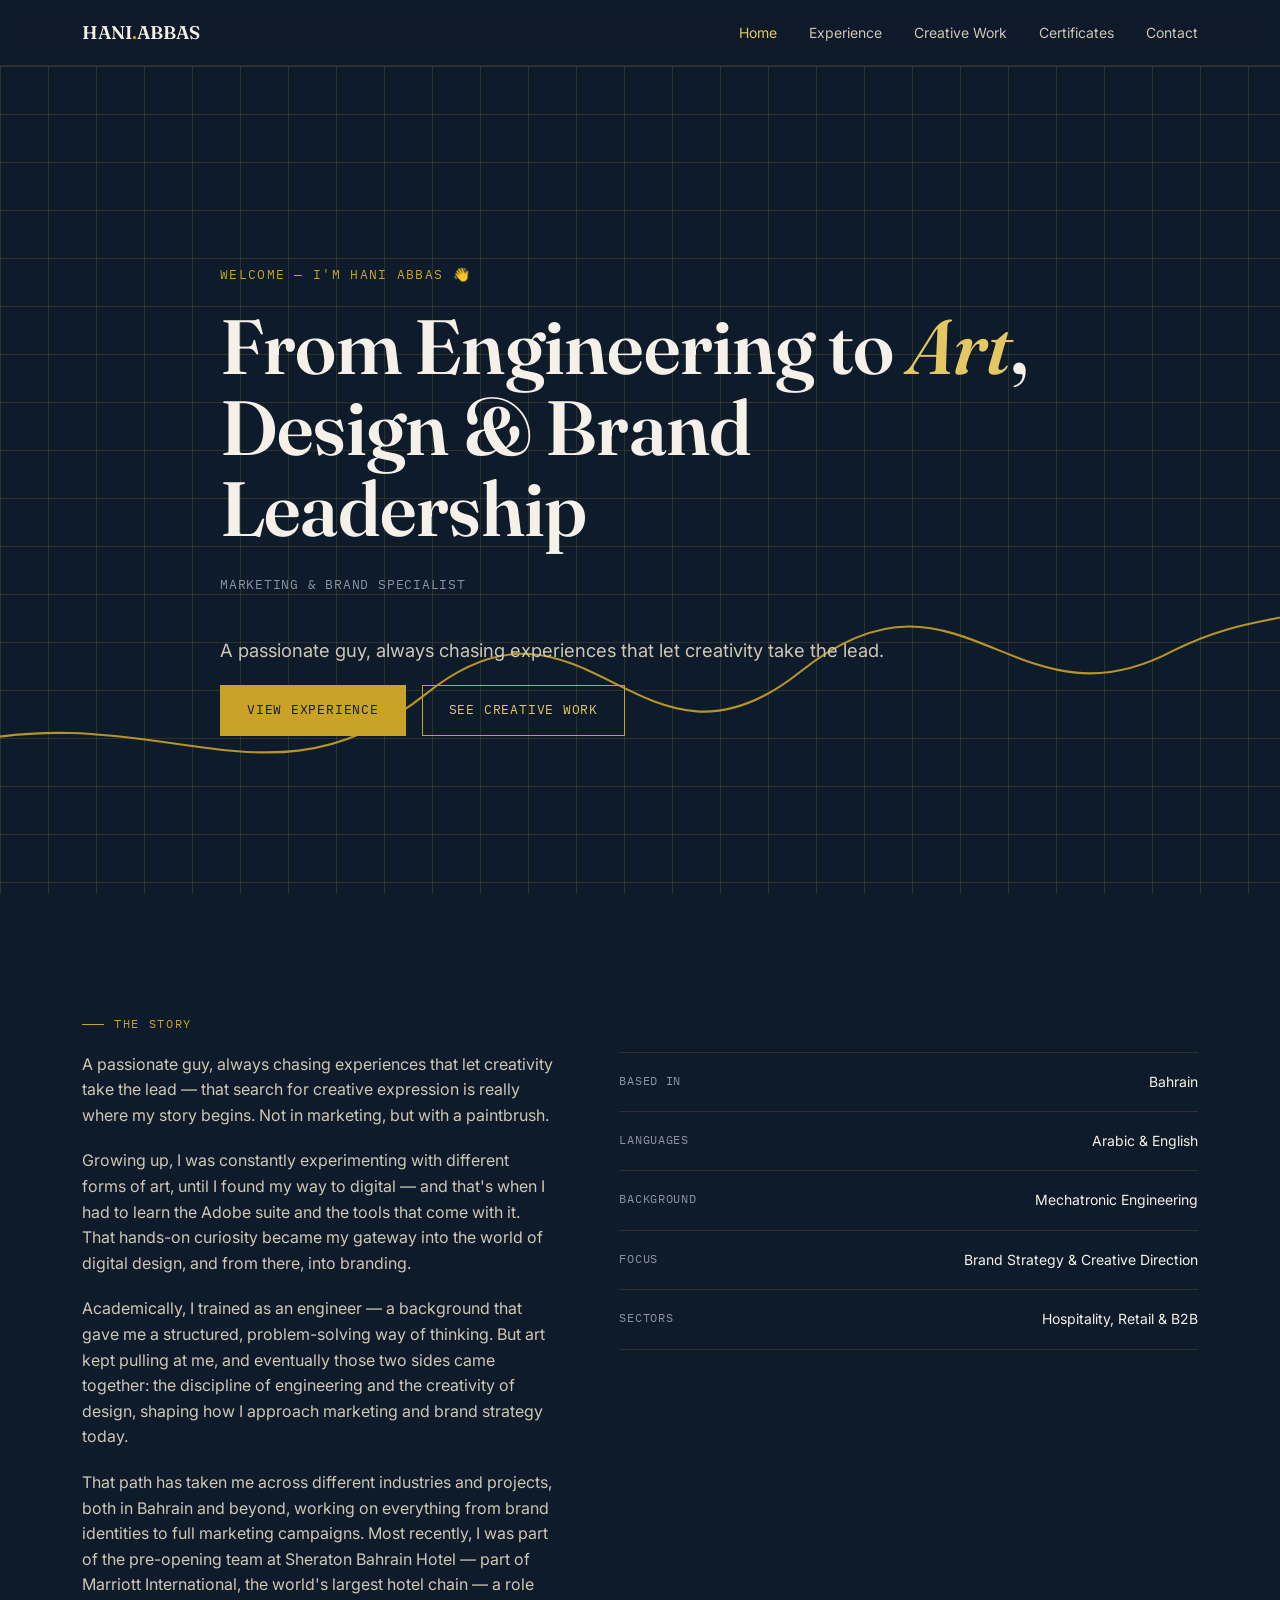
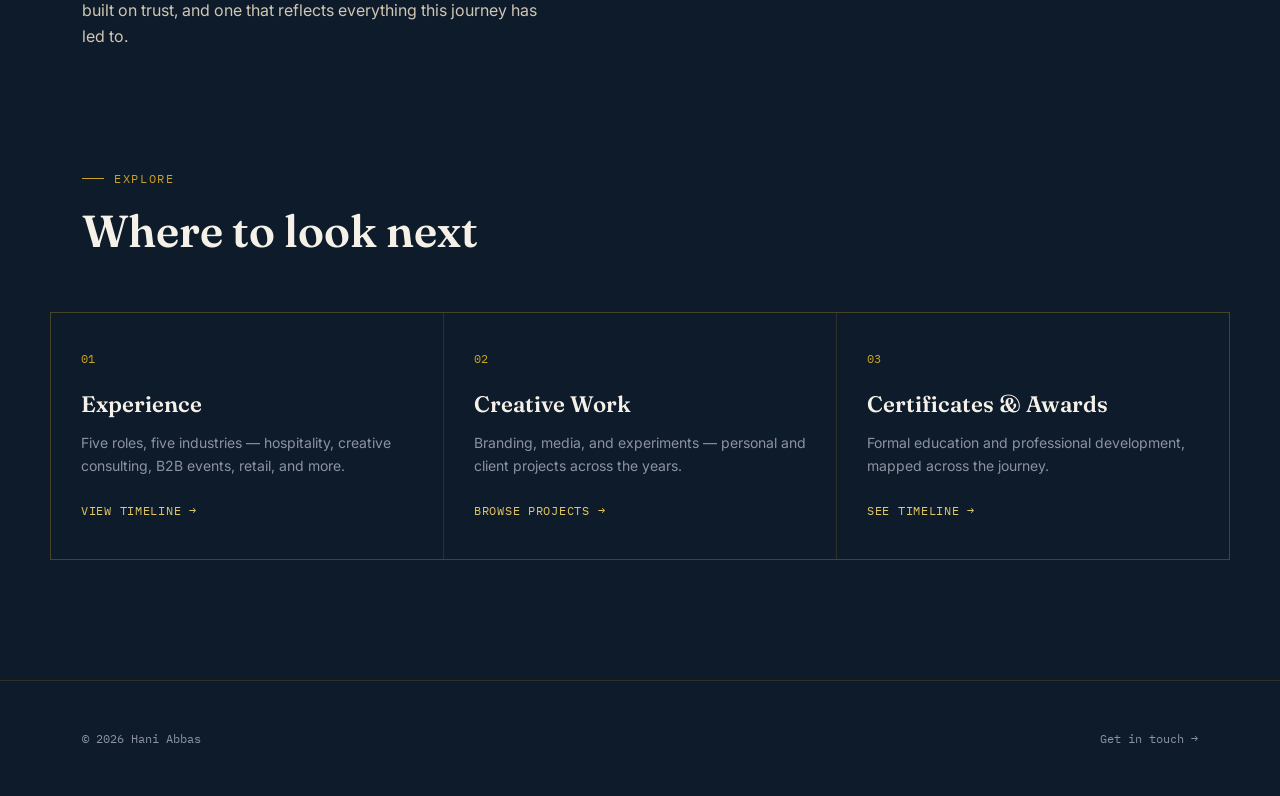
==== index.html @ 66ae34a0 "Initial portfolio" ====
<!doctype html>
<html lang="en">
<head>
<meta charset="UTF-8">
<meta name="viewport" content="width=device-width, initial-scale=1.0">
<title>Hani Abbas — Marketing & Brand Specialist</title>
<meta name="description" content="Hani Abbas — Marketing & Brand Specialist. From engineering to art, design, and brand leadership.">
<link rel="stylesheet" href="css/style.css">
</head>
<body>

<header class="site-nav">
  <div class="nav-inner">
    <a class="nav-mark" href="index.html">HANI<span>.</span>ABBAS</a>
    <nav class="nav-links">
      <a href="index.html">Home</a>
      <a href="experience.html">Experience</a>
      <a href="creative-work.html">Creative Work</a>
      <a href="certificates.html">Certificates</a>
      <a href="contact.html">Contact</a>
    </nav>
    <button class="nav-toggle" aria-label="Toggle menu">☰</button>
  </div>
</header>

<section class="hero grid-bg">
  <div class="hero-signature" aria-hidden="true">
    <svg viewBox="0 0 1200 800" preserveAspectRatio="xMidYMid slice">
      <path class="brush-path" d="M -50,650 C 150,600 250,720 400,600 C 550,480 600,700 750,580 C 900,460 950,640 1100,560 C 1180,520 1220,540 1260,500" />
    </svg>
  </div>
  <div class="wrap">
    <div class="hero-content">
      <div class="hero-hi" id="hero-hi">Welcome</div>
      <h1 id="hero-title">Hani Abbas</h1>
      <div class="hero-role" id="hero-role">Marketing &amp; Brand Specialist</div>
      <p class="hero-body" id="hero-blurb">From engineering to art, design, and brand leadership.</p>
      <div class="hero-cta">
        <a class="btn btn-solid" href="experience.html">View Experience</a>
        <a class="btn" href="creative-work.html">See Creative Work</a>
      </div>
    </div>
  </div>
</section>

<section>
  <div class="wrap">
    <div class="eyebrow">The Story</div>
    <div class="about-grid">
      <div class="about-copy" id="intro-copy">
        <p>Loading…</p>
      </div>
      <div class="about-facts">
        <div class="about-fact"><span class="k">Based in</span><span class="v">Bahrain</span></div>
        <div class="about-fact"><span class="k">Languages</span><span class="v">Arabic &amp; English</span></div>
        <div class="about-fact"><span class="k">Background</span><span class="v">Mechatronic Engineering</span></div>
        <div class="about-fact"><span class="k">Focus</span><span class="v">Brand Strategy &amp; Creative Direction</span></div>
        <div class="about-fact"><span class="k">Sectors</span><span class="v">Hospitality, Retail &amp; B2B</span></div>
      </div>
    </div>
  </div>
</section>

<section style="padding-top:0;">
  <div class="wrap">
    <div class="eyebrow">Explore</div>
    <div class="section-head">
      <h2>Where to look next</h2>
    </div>
  </div>
  <div class="wrap" style="padding:0;">
    <div class="preview-grid">
      <a class="preview-card" href="experience.html">
        <span class="num">01</span>
        <h3>Experience</h3>
        <p>Five roles, five industries — hospitality, creative consulting, B2B events, retail, and more.</p>
        <span class="go">View timeline →</span>
      </a>
      <a class="preview-card" href="creative-work.html">
        <span class="num">02</span>
        <h3>Creative Work</h3>
        <p>Branding, media, and experiments — personal and client projects across the years.</p>
        <span class="go">Browse projects →</span>
      </a>
      <a class="preview-card" href="certificates.html">
        <span class="num">03</span>
        <h3>Certificates &amp; Awards</h3>
        <p>Formal education and professional development, mapped across the journey.</p>
        <span class="go">See timeline →</span>
      </a>
    </div>
  </div>
</section>

<footer>
  <div class="wrap footer-inner">
    <span>© <span id="year"></span> Hani Abbas</span>
    <a href="contact.html">Get in touch →</a>
  </div>
</footer>

<script>document.getElementById('year').textContent = new Date().getFullYear();</script>
<script src="js/main.js"></script>
<script src="js/content-loader.js"></script>
</body>
</html>
---- css/style.css ----
/* ============================================================
   HANI ABBAS — PORTFOLIO
   Design concept: "Blueprint to Canvas"
   The engineer's grid meets the artist's brush — structure on
   the left brain, expression on the right. Ink navy + blueprint
   line-work grounds the site; brass gold marks every place
   craft/creativity breaks through the grid.
   ============================================================ */

@import url('https://fonts.googleapis.com/css2?family=Fraunces:opsz,wght@9..144,300;9..144,450;9..144,600;9..144,700&family=Inter:wght@400;500;600&family=IBM+Plex+Mono:wght@400;500&display=swap');

:root{
  /* --- palette --- */
  --ink:        #0E1B2B;   /* primary dark bg */
  --blueprint:  #16273D;   /* secondary panel */
  --blueprint-line: rgba(201,162,39,0.16);
  --brass:      #C9A227;   /* signature accent */
  --brass-soft: #E4C765;
  --canvas:     #F5F1E8;   /* light section bg, paper tone */
  --charcoal:   #232320;   /* text on light */
  --sand:       #CFC6B3;   /* muted text on dark */
  --sand-dim:   #8C93A0;

  /* --- type --- */
  --font-display: 'Fraunces', serif;
  --font-body: 'Inter', -apple-system, sans-serif;
  --font-mono: 'IBM Plex Mono', monospace;

  --radius: 2px;
  --ease: cubic-bezier(.22,.61,.36,1);
}

*{ box-sizing:border-box; }
html{ scroll-behavior:smooth; }
body{
  margin:0;
  background:var(--ink);
  color:var(--canvas);
  font-family:var(--font-body);
  font-size:16px;
  line-height:1.6;
  -webkit-font-smoothing:antialiased;
}
img,video{ max-width:100%; display:block; }
a{ color:inherit; text-decoration:none; }
ul{ margin:0; padding:0; list-style:none; }

/* focus visibility */
a:focus-visible, button:focus-visible, [tabindex]:focus-visible{
  outline:2px solid var(--brass);
  outline-offset:3px;
}

@media (prefers-reduced-motion: reduce){
  *{ animation-duration:.001ms !important; transition-duration:.001ms !important; scroll-behavior:auto !important; }
}

/* ---------- blueprint grid texture ---------- */
.grid-bg{
  position:relative;
  background-image:
    linear-gradient(var(--blueprint-line) 1px, transparent 1px),
    linear-gradient(90deg, var(--blueprint-line) 1px, transparent 1px);
  background-size:48px 48px;
}

/* ---------- layout shell ---------- */
.wrap{ max-width:1180px; margin:0 auto; padding:0 32px; }
@media (max-width:640px){ .wrap{ padding:0 20px; } }

section{ padding:120px 0; }
@media (max-width:640px){ section{ padding:72px 0; } }

.section-canvas{ background:var(--canvas); color:var(--charcoal); }

/* ---------- eyebrow / mono labels ---------- */
.eyebrow{
  font-family:var(--font-mono);
  font-size:12px;
  letter-spacing:.14em;
  text-transform:uppercase;
  color:var(--brass);
  display:flex;
  align-items:center;
  gap:10px;
  margin-bottom:18px;
}
.eyebrow::before{
  content:'';
  width:22px; height:1px;
  background:var(--brass);
  display:inline-block;
}
.section-canvas .eyebrow{ color:#9C7A12; }

/* ---------- headings ---------- */
h1,h2,h3,h4{ font-family:var(--font-display); font-weight:600; margin:0; }
h1{ font-size:clamp(2.6rem, 6vw, 5rem); line-height:1.05; letter-spacing:-.01em; }
h2{ font-size:clamp(1.9rem, 3.6vw, 2.8rem); line-height:1.12; }
h3{ font-size:1.4rem; }
.lede{ font-size:1.15rem; color:var(--sand); max-width:640px; }
.section-canvas .lede{ color:#4b483f; }

/* ---------- nav ---------- */
header.site-nav{
  position:sticky; top:0; z-index:50;
  background:rgba(14,27,43,.86);
  backdrop-filter:blur(10px);
  border-bottom:1px solid var(--blueprint-line);
}
.nav-inner{
  max-width:1180px; margin:0 auto; padding:18px 32px;
  display:flex; align-items:center; justify-content:space-between;
}
.nav-mark{ font-family:var(--font-display); font-weight:600; font-size:1.15rem; }
.nav-mark span{ color:var(--brass); }
.nav-links{ display:flex; gap:32px; font-size:14px; }
.nav-links a{ color:var(--sand); transition:color .2s var(--ease); position:relative; }
.nav-links a:hover, .nav-links a.active{ color:var(--brass-soft); }
.nav-toggle{ display:none; background:none; border:0; color:var(--canvas); font-size:22px; cursor:pointer; }
@media (max-width:760px){
  .nav-links{ position:fixed; inset:64px 0 0 0; background:var(--ink); flex-direction:column; padding:32px; gap:20px; transform:translateY(-110%); transition:transform .3s var(--ease); }
  .nav-links.open{ transform:translateY(0); }
  .nav-toggle{ display:block; }
}

/* ---------- buttons ---------- */
.btn{
  display:inline-flex; align-items:center; gap:10px;
  font-family:var(--font-mono); font-size:13px; letter-spacing:.06em; text-transform:uppercase;
  padding:14px 26px; border:1px solid var(--brass); color:var(--brass-soft);
  transition:all .25s var(--ease); cursor:pointer; background:none;
}
.btn:hover{ background:var(--brass); color:var(--ink); }
.btn-solid{ background:var(--brass); color:var(--ink); border-color:var(--brass); }
.btn-solid:hover{ background:var(--brass-soft); border-color:var(--brass-soft); }
.section-canvas .btn{ border-color:var(--charcoal); color:var(--charcoal); }
.section-canvas .btn:hover{ background:var(--charcoal); color:var(--canvas); }

/* ---------- hero ---------- */
.hero{
  min-height:92vh; display:flex; align-items:center;
  position:relative; overflow:hidden;
  padding-top:120px; padding-bottom:80px;
}
.hero-signature{
  position:absolute; inset:0; pointer-events:none; opacity:.9;
}
.hero-signature svg{ width:100%; height:100%; }
.brush-path{
  fill:none; stroke:var(--brass); stroke-width:2;
  stroke-dasharray:1400; stroke-dashoffset:1400;
  animation:draw 2.6s var(--ease) .3s forwards;
}
@keyframes draw{ to{ stroke-dashoffset:0; } }
@media (prefers-reduced-motion: reduce){ .brush-path{ animation:none; stroke-dashoffset:0; } }

.hero-content{ position:relative; z-index:2; max-width:840px; }
.hero-hi{ font-family:var(--font-mono); color:var(--brass); font-size:13px; letter-spacing:.1em; text-transform:uppercase; margin-bottom:22px; }
.hero h1{ margin-bottom:26px; }
.hero h1 em{ font-style:italic; color:var(--brass-soft); }
.hero-body{ font-size:1.15rem; color:var(--sand); max-width:680px; margin-bottom:20px; }
.hero-role{ font-family:var(--font-mono); font-size:13px; color:var(--sand-dim); letter-spacing:.06em; text-transform:uppercase; margin-bottom:40px; }
.hero-cta{ display:flex; gap:16px; flex-wrap:wrap; }

/* ---------- intro / about narrative on home ---------- */
.about-grid{ display:grid; grid-template-columns:.9fr 1.1fr; gap:64px; align-items:start; }
@media (max-width:860px){ .about-grid{ grid-template-columns:1fr; gap:36px; } }
.about-copy p{ margin:0 0 20px; color:var(--sand); }
.about-copy p:last-child{ margin-bottom:0; }
.about-copy strong{ color:var(--brass-soft); font-weight:600; }
.about-facts{ display:flex; flex-direction:column; gap:0; border-top:1px solid var(--blueprint-line); }
.about-fact{ display:flex; justify-content:space-between; padding:18px 0; border-bottom:1px solid var(--blueprint-line); font-size:14px; }
.about-fact .k{ font-family:var(--font-mono); color:var(--sand-dim); text-transform:uppercase; letter-spacing:.06em; font-size:12px; }
.about-fact .v{ color:var(--canvas); text-align:right; }

/* ---------- section header row ---------- */
.section-head{ display:flex; justify-content:space-between; align-items:flex-end; gap:24px; margin-bottom:56px; flex-wrap:wrap; }

/* ---------- cards grid (home preview strips) ---------- */
.preview-grid{ display:grid; grid-template-columns:repeat(3,1fr); gap:1px; background:var(--blueprint-line); border:1px solid var(--blueprint-line); }
@media (max-width:760px){ .preview-grid{ grid-template-columns:1fr; } }
.preview-card{ background:var(--ink); padding:36px 30px; transition:background .25s var(--ease); }
.preview-card:hover{ background:var(--blueprint); }
.preview-card .num{ font-family:var(--font-mono); color:var(--brass); font-size:12px; margin-bottom:18px; display:block; }
.preview-card h3{ margin-bottom:10px; }
.preview-card p{ color:var(--sand-dim); font-size:14px; margin:0 0 20px; }
.preview-card .go{ font-family:var(--font-mono); font-size:12px; color:var(--brass-soft); text-transform:uppercase; letter-spacing:.06em; }

/* ---------- timeline (experience overview) ---------- */
.timeline{ border-top:1px solid var(--blueprint-line); }
.timeline-row{
  display:grid; grid-template-columns:120px 1fr auto; gap:24px; align-items:center;
  padding:30px 0; border-bottom:1px solid var(--blueprint-line);
  cursor:pointer; transition:padding-left .25s var(--ease), background .25s var(--ease);
}
.timeline-row:hover{ background:rgba(201,162,39,0.05); padding-left:14px; }
.timeline-dates{ font-family:var(--font-mono); font-size:12px; color:var(--sand-dim); }
.timeline-main h3{ margin-bottom:6px; }
.timeline-main .role{ color:var(--sand-dim); font-size:14px; }
.timeline-arrow{ font-family:var(--font-mono); color:var(--brass); font-size:20px; }

/* ---------- detail panel (experience/company detail) ---------- */
.detail-header{ margin-bottom:56px; }
.detail-header .company{ color:var(--brass-soft); font-family:var(--font-mono); font-size:13px; text-transform:uppercase; letter-spacing:.06em; margin-bottom:14px; }
.bullet-list{ display:flex; flex-direction:column; gap:14px; margin:0 0 8px; max-width:760px; }
.bullet-list li{ padding-left:24px; position:relative; color:var(--sand); }
.bullet-list li::before{ content:'—'; position:absolute; left:0; color:var(--brass); }

.highlight-block{
  margin-top:64px; padding:44px; border:1px solid var(--blueprint-line);
  background:linear-gradient(180deg, rgba(201,162,39,.05), transparent);
}
.highlight-block .h-label{ font-family:var(--font-mono); font-size:12px; color:var(--brass); text-transform:uppercase; letter-spacing:.08em; margin-bottom:16px; }
.highlight-block h3{ margin-bottom:18px; }
.highlight-block .h-points{ display:grid; gap:10px; margin-bottom:24px; }
.highlight-block .h-points li{ padding-left:20px; position:relative; font-size:14px; color:var(--sand); }
.highlight-block .h-points li::before{ content:'▸'; position:absolute; left:0; color:var(--brass); }
.highlight-block .h-story p{ color:var(--sand); margin:0 0 14px; }

/* ---------- media gallery / lightbox triggers ---------- */
.media-strip{ display:grid; grid-template-columns:repeat(auto-fill,minmax(220px,1fr)); gap:14px; margin-top:28px; }
.media-tile{
  position:relative; aspect-ratio:4/3; overflow:hidden; cursor:pointer;
  border:1px solid var(--blueprint-line); background:var(--blueprint);
}
.media-tile img, .media-tile video{ width:100%; height:100%; object-fit:cover; transition:transform .4s var(--ease); }
.media-tile:hover img, .media-tile:hover video{ transform:scale(1.06); }
.media-tile .tag{
  position:absolute; top:10px; left:10px; font-family:var(--font-mono); font-size:10px;
  background:var(--ink); color:var(--brass-soft); padding:4px 8px; letter-spacing:.06em; text-transform:uppercase;
}
.media-tile.link-tile{ display:flex; flex-direction:column; justify-content:center; align-items:flex-start; padding:20px; gap:8px; }
.media-tile.link-tile .domain{ font-family:var(--font-mono); font-size:11px; color:var(--brass); text-transform:uppercase; }
.media-tile.link-tile .title{ font-size:14px; color:var(--canvas); }

/* ---------- lightbox ---------- */
.lightbox{
  position:fixed; inset:0; background:rgba(6,11,18,.94); z-index:200;
  display:none; align-items:center; justify-content:center; padding:40px;
}
.lightbox.open{ display:flex; }
.lightbox-inner{ max-width:1000px; width:100%; max-height:86vh; }
.lightbox-inner img, .lightbox-inner video{ max-height:80vh; margin:0 auto; width:auto; max-width:100%; }
.lightbox-inner iframe{ width:100%; aspect-ratio:16/9; border:0; }
.lightbox-close{
  position:absolute; top:24px; right:32px; background:none; border:1px solid var(--sand-dim);
  color:var(--canvas); width:42px; height:42px; cursor:pointer; font-size:18px;
}
.lightbox-caption{ font-family:var(--font-mono); font-size:12px; color:var(--sand-dim); text-align:center; margin-top:16px; }

/* ---------- creative work filters ---------- */
.filter-row{ display:flex; gap:12px; margin-bottom:48px; flex-wrap:wrap; }
.filter-btn{
  font-family:var(--font-mono); font-size:12px; text-transform:uppercase; letter-spacing:.06em;
  padding:10px 18px; border:1px solid var(--blueprint-line); color:var(--sand-dim); cursor:pointer; background:none;
  transition:all .2s var(--ease);
}
.filter-btn:hover{ color:var(--canvas); border-color:var(--sand-dim); }
.filter-btn.active{ background:var(--brass); border-color:var(--brass); color:var(--ink); }

.project-grid{ display:grid; grid-template-columns:repeat(auto-fill,minmax(300px,1fr)); gap:2px; background:var(--blueprint-line); }
.project-card{ background:var(--ink); padding:0; }
.project-card .thumb{ aspect-ratio:4/3; overflow:hidden; cursor:pointer; }
.project-card .thumb img, .project-card .thumb video{ width:100%; height:100%; object-fit:cover; transition:transform .4s var(--ease); }
.project-card .thumb:hover img, .project-card .thumb:hover video{ transform:scale(1.05); }
.project-card .body{ padding:22px; }
.project-card .cat{ font-family:var(--font-mono); font-size:11px; color:var(--brass); text-transform:uppercase; letter-spacing:.06em; margin-bottom:8px; }
.project-card h3{ font-size:1.15rem; margin-bottom:8px; }
.project-card p{ font-size:13px; color:var(--sand-dim); margin:0; }

/* ---------- certificates ---------- */
.cert-period{ margin-bottom:64px; }
.cert-period .period-label{ font-family:var(--font-mono); font-size:13px; color:var(--brass); text-transform:uppercase; letter-spacing:.08em; margin-bottom:24px; padding-bottom:16px; border-bottom:1px solid var(--blueprint-line); }
.cert-row{ display:flex; justify-content:space-between; align-items:center; padding:20px 0; border-bottom:1px solid var(--blueprint-line); gap:20px; flex-wrap:wrap; }
.cert-row h3{ font-size:1.05rem; margin-bottom:4px; }
.cert-row .issuer{ color:var(--sand-dim); font-size:13px; }
.cert-row .year{ font-family:var(--font-mono); font-size:13px; color:var(--brass-soft); white-space:nowrap; }

/* ---------- contact ---------- */
.contact-grid{ display:grid; grid-template-columns:1fr 1fr; gap:60px; }
@media (max-width:760px){ .contact-grid{ grid-template-columns:1fr; } }
.contact-item{ padding:24px 0; border-bottom:1px solid var(--blueprint-line); }
.contact-item .k{ font-family:var(--font-mono); font-size:12px; color:var(--brass); text-transform:uppercase; letter-spacing:.06em; margin-bottom:8px; }
.contact-item .v{ font-size:1.1rem; }
.contact-item a:hover{ color:var(--brass-soft); }

/* ---------- footer ---------- */
footer{ padding:48px 0; border-top:1px solid var(--blueprint-line); }
.footer-inner{ display:flex; justify-content:space-between; align-items:center; font-family:var(--font-mono); font-size:12px; color:var(--sand-dim); flex-wrap:wrap; gap:16px; }

/* ---------- empty state ---------- */
.empty-state{ padding:48px 0; color:var(--sand-dim); font-family:var(--font-mono); font-size:13px; border:1px dashed var(--blueprint-line); text-align:center; }

/* ---------- loader skeleton ---------- */
.skeleton{ background:linear-gradient(90deg, var(--blueprint) 25%, rgba(201,162,39,.08) 50%, var(--blueprint) 75%); background-size:200% 100%; animation:shimmer 1.4s infinite; }
@keyframes shimmer{ from{ background-position:200% 0; } to{ background-position:-200% 0; } }
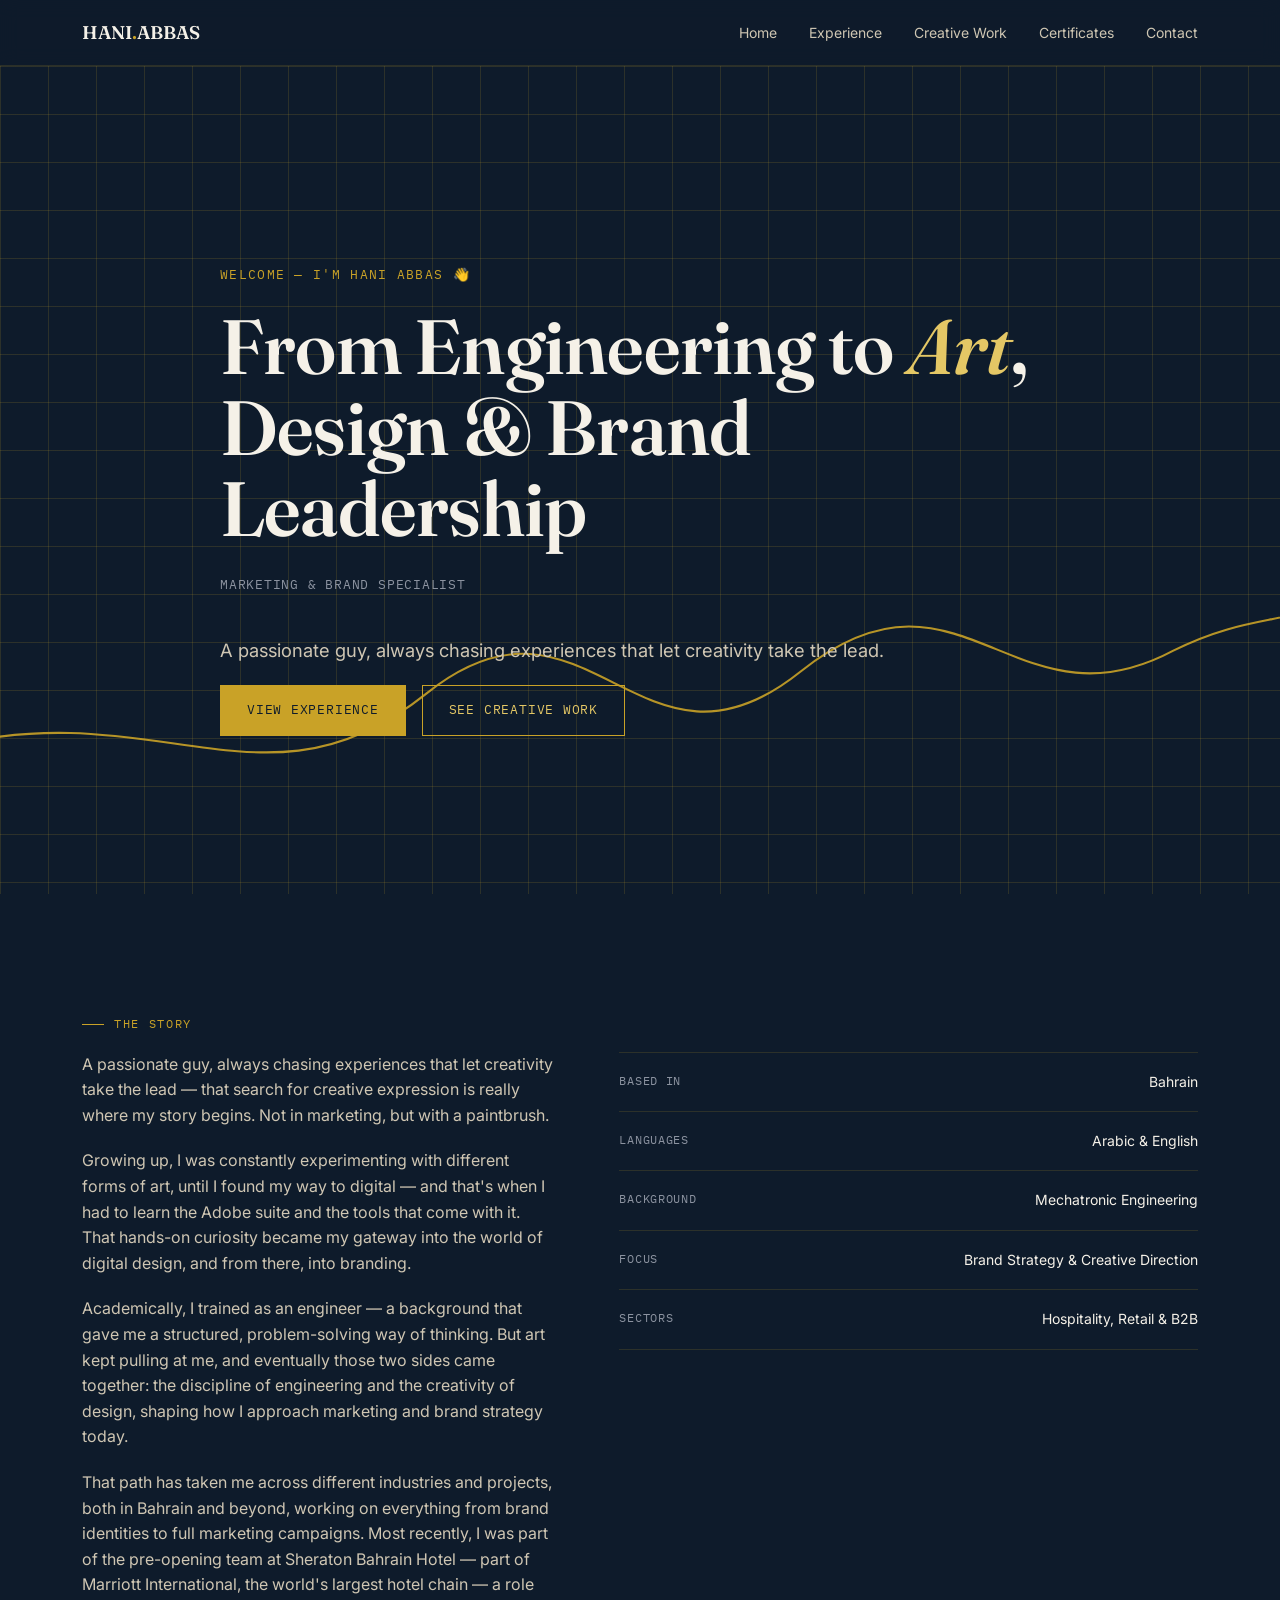
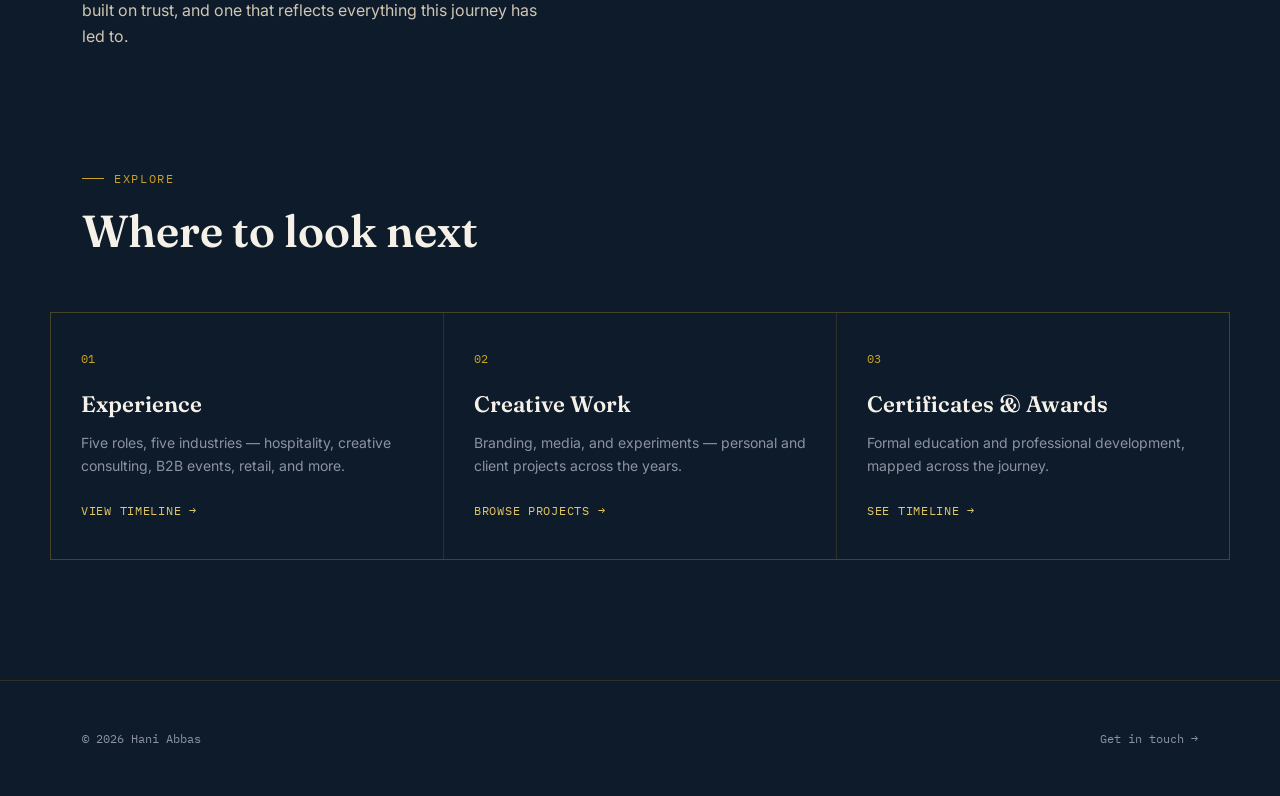
==== commit 04eb8936: "Use clean URLs to match the deployed site The live site at haniyar.art serves clean URLs (/experienc" ====
--- a/index.html
+++ b/index.html
@@ -11,13 +11,13 @@
 
 <header class="site-nav">
   <div class="nav-inner">
-    <a class="nav-mark" href="index.html">HANI<span>.</span>ABBAS</a>
+    <a class="nav-mark" href="/">HANI<span>.</span>ABBAS</a>
     <nav class="nav-links">
-      <a href="index.html">Home</a>
-      <a href="experience.html">Experience</a>
-      <a href="creative-work.html">Creative Work</a>
-      <a href="certificates.html">Certificates</a>
-      <a href="contact.html">Contact</a>
+      <a href="/">Home</a>
+      <a href="/experience">Experience</a>
+      <a href="/creative-work">Creative Work</a>
+      <a href="/certificates">Certificates</a>
+      <a href="/contact">Contact</a>
     </nav>
     <button class="nav-toggle" aria-label="Toggle menu">☰</button>
   </div>
@@ -36,8 +36,8 @@
       <div class="hero-role" id="hero-role">Marketing &amp; Brand Specialist</div>
       <p class="hero-body" id="hero-blurb">From engineering to art, design, and brand leadership.</p>
       <div class="hero-cta">
-        <a class="btn btn-solid" href="experience.html">View Experience</a>
-        <a class="btn" href="creative-work.html">See Creative Work</a>
+        <a class="btn btn-solid" href="/experience">View Experience</a>
+        <a class="btn" href="/creative-work">See Creative Work</a>
       </div>
     </div>
   </div>
@@ -70,19 +70,19 @@
   </div>
   <div class="wrap" style="padding:0;">
     <div class="preview-grid">
-      <a class="preview-card" href="experience.html">
+      <a class="preview-card" href="/experience">
         <span class="num">01</span>
         <h3>Experience</h3>
         <p>Five roles, five industries — hospitality, creative consulting, B2B events, retail, and more.</p>
         <span class="go">View timeline →</span>
       </a>
-      <a class="preview-card" href="creative-work.html">
+      <a class="preview-card" href="/creative-work">
         <span class="num">02</span>
         <h3>Creative Work</h3>
         <p>Branding, media, and experiments — personal and client projects across the years.</p>
         <span class="go">Browse projects →</span>
       </a>
-      <a class="preview-card" href="certificates.html">
+      <a class="preview-card" href="/certificates">
         <span class="num">03</span>
         <h3>Certificates &amp; Awards</h3>
         <p>Formal education and professional development, mapped across the journey.</p>
@@ -95,7 +95,7 @@
 <footer>
   <div class="wrap footer-inner">
     <span>© <span id="year"></span> Hani Abbas</span>
-    <a href="contact.html">Get in touch →</a>
+    <a href="/contact">Get in touch →</a>
   </div>
 </footer>
 
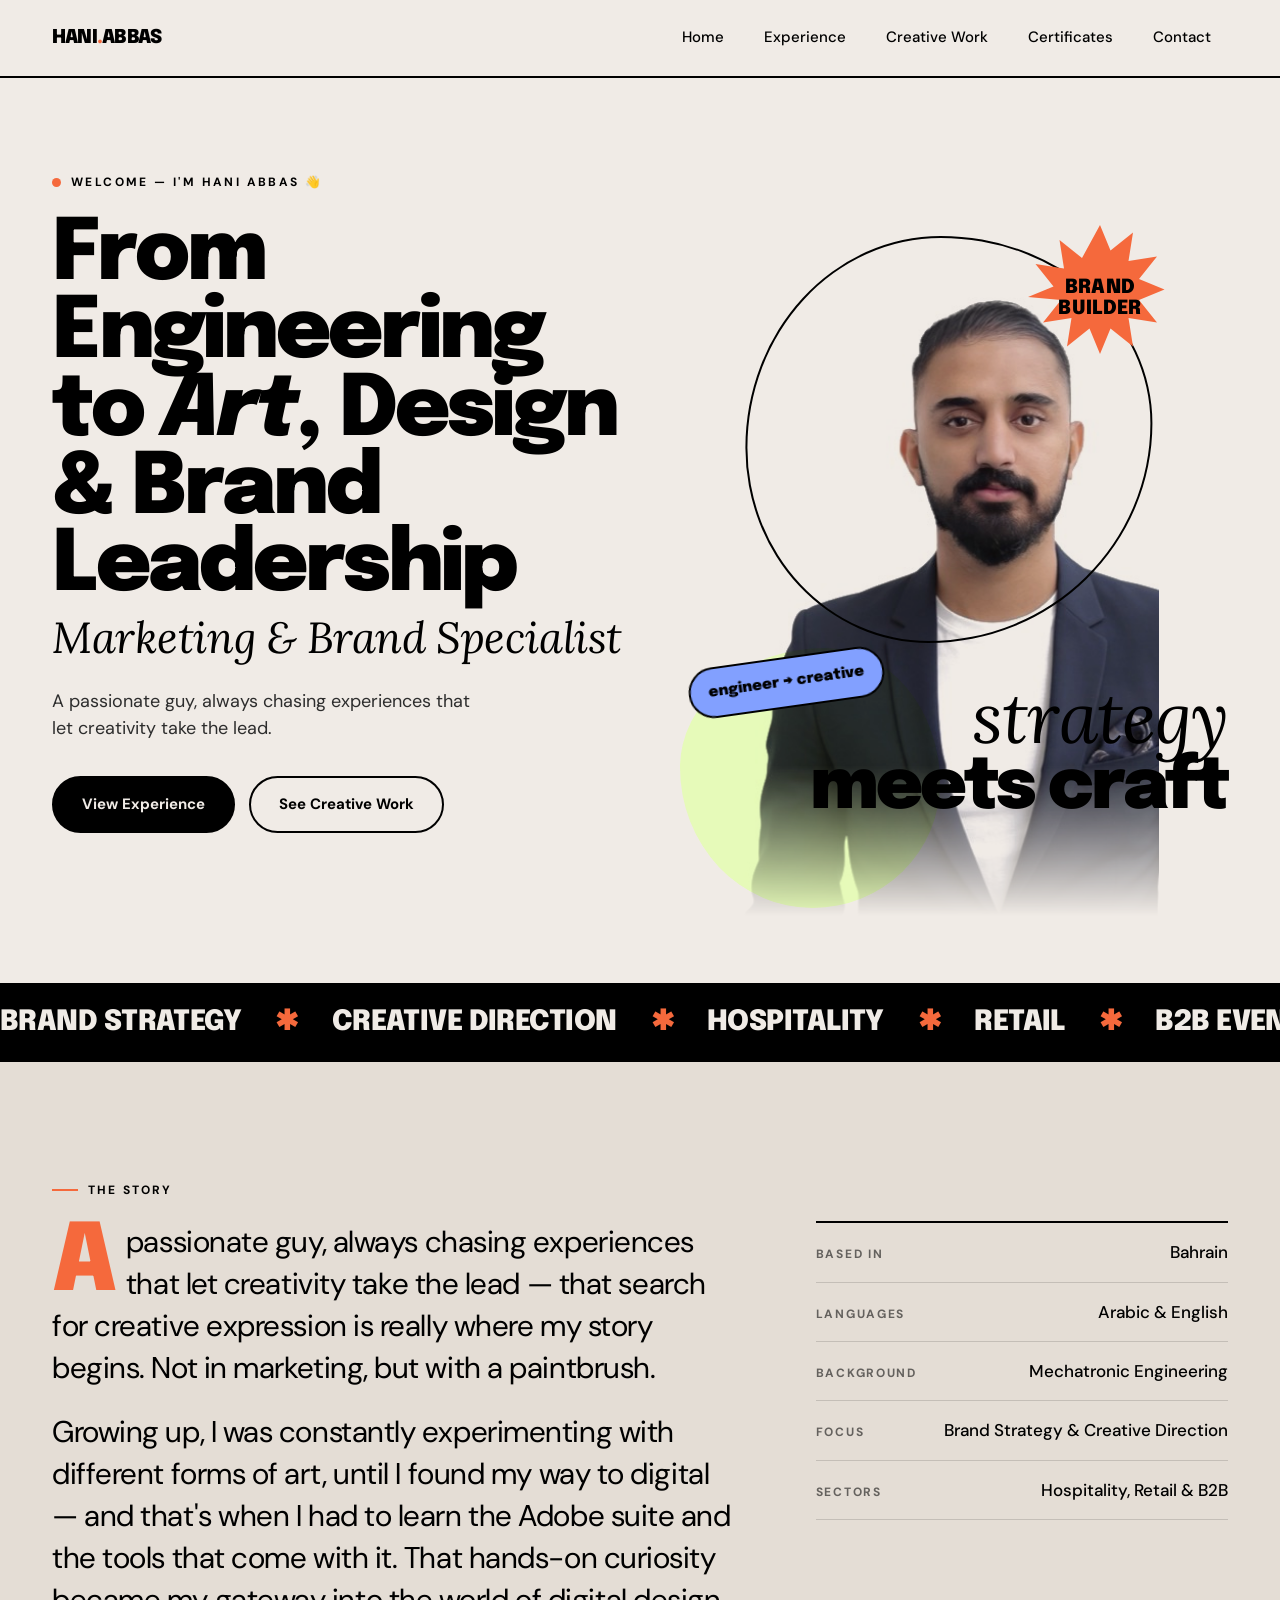
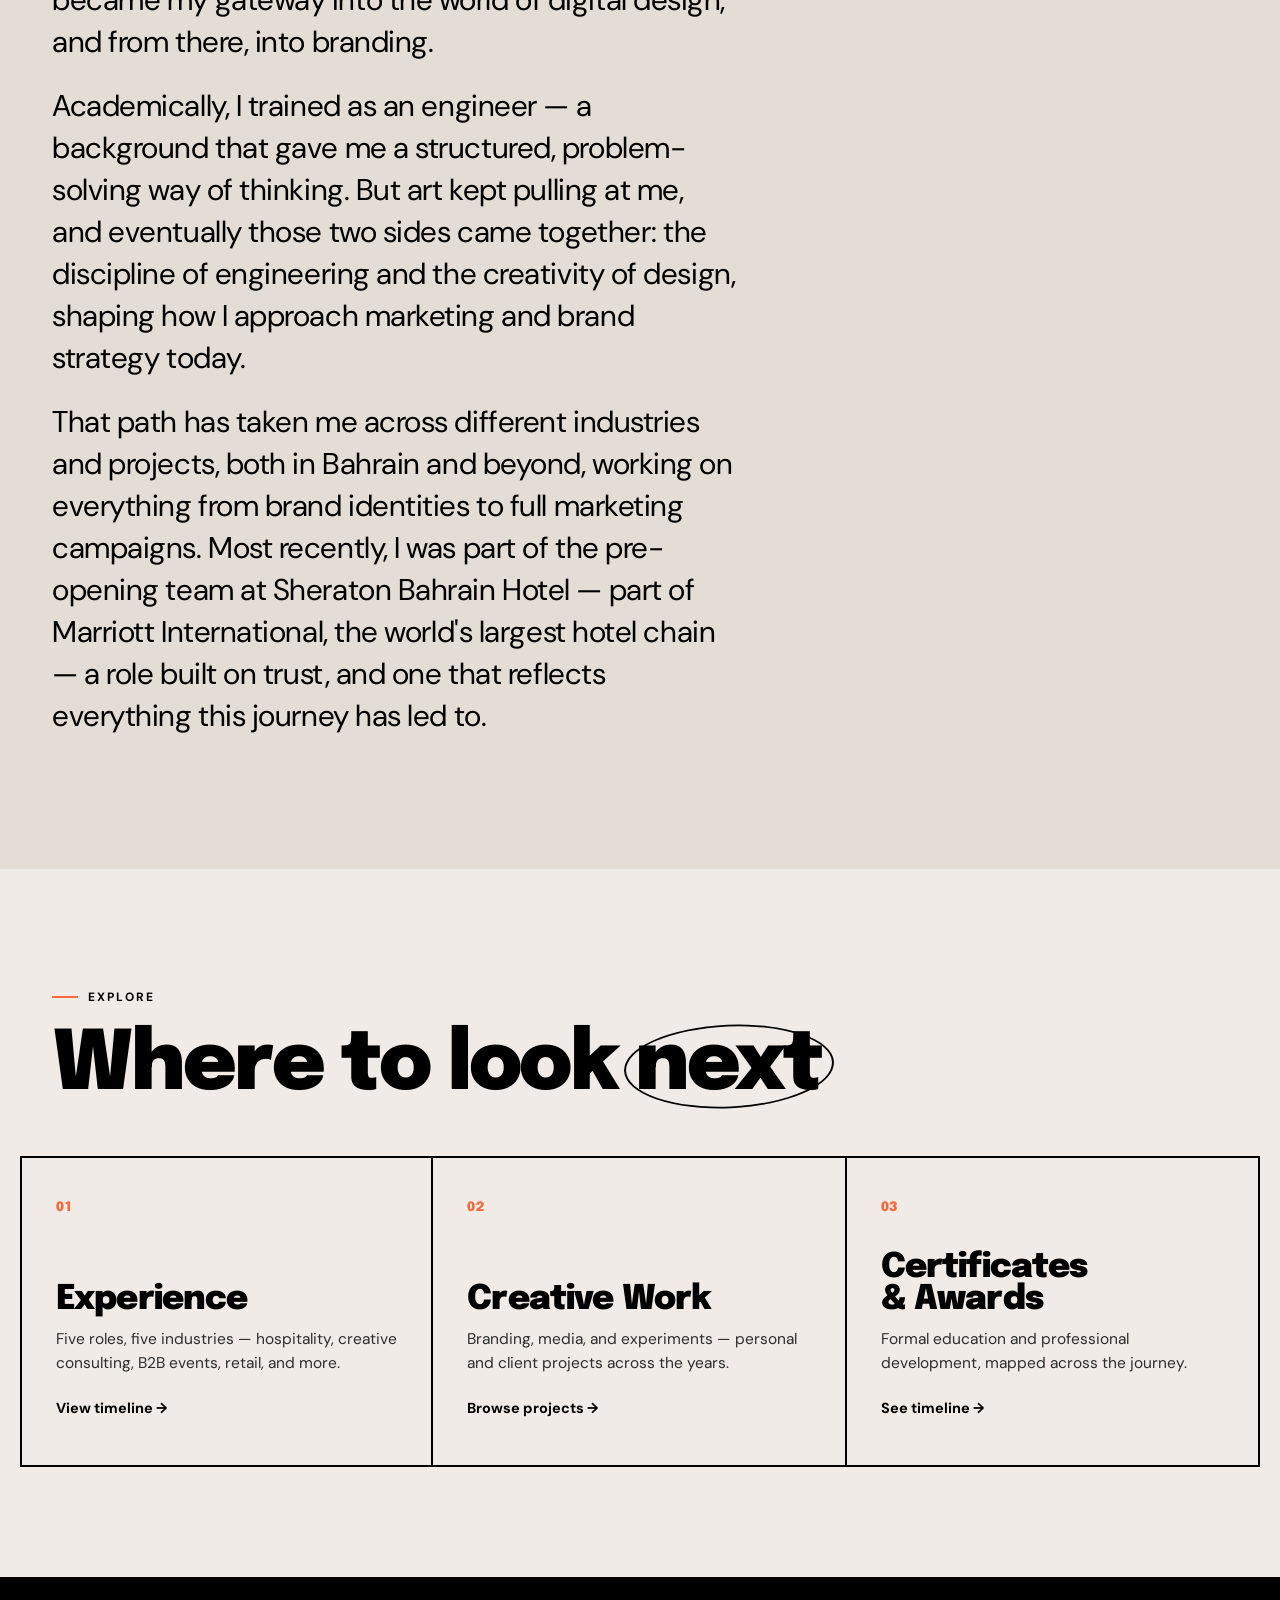
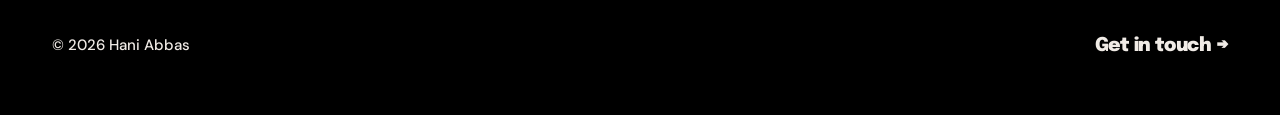
==== commit 72d4fd2f: "Redesign in a "loud paper" direction and add the portrait to the hero Restyles the site after truus." ====
--- a/index.html
+++ b/index.html
@@ -12,25 +12,23 @@
 <header class="site-nav">
   <div class="nav-inner">
     <a class="nav-mark" href="/">HANI<span>.</span>ABBAS</a>
-    <nav class="nav-links">
+    <nav class="nav-links" id="site-menu">
       <a href="/">Home</a>
       <a href="/experience">Experience</a>
       <a href="/creative-work">Creative Work</a>
       <a href="/certificates">Certificates</a>
       <a href="/contact">Contact</a>
     </nav>
-    <button class="nav-toggle" aria-label="Toggle menu">☰</button>
+    <button class="nav-toggle" aria-label="Open menu" aria-expanded="false" aria-controls="site-menu">
+      <span class="bar"></span><span class="bar"></span><span class="bar"></span>
+    </button>
   </div>
 </header>
 
-<section class="hero grid-bg">
-  <div class="hero-signature" aria-hidden="true">
-    <svg viewBox="0 0 1200 800" preserveAspectRatio="xMidYMid slice">
-      <path class="brush-path" d="M -50,650 C 150,600 250,720 400,600 C 550,480 600,700 750,580 C 900,460 950,640 1100,560 C 1180,520 1220,540 1260,500" />
-    </svg>
-  </div>
-  <div class="wrap">
-    <div class="hero-content">
+<section class="hero">
+  <div class="hero-inner">
+
+    <div class="hero-copy">
       <div class="hero-hi" id="hero-hi">Welcome</div>
       <h1 id="hero-title">Hani Abbas</h1>
       <div class="hero-role" id="hero-role">Marketing &amp; Brand Specialist</div>
@@ -40,10 +38,52 @@
         <a class="btn" href="/creative-work">See Creative Work</a>
       </div>
     </div>
+
+    <div class="hero-portrait">
+      <img src="images/portrait/hani.jpg"
+           srcset="images/portrait/hani-sm.jpg 700w, images/portrait/hani.jpg 1200w"
+           sizes="(max-width: 900px) 88vw, 460px"
+           width="706" height="1200"
+           alt="Portrait of Hani Abbas" fetchpriority="high">
+
+      <div class="sticker sticker-burst" aria-hidden="true">
+        <svg viewBox="0 0 200 200">
+          <path fill="#F5693C" d="M100 4l14 34 30-24-6 38 38-6-24 30 34 14-34 14 24 30-38-6 6 38-30-24-14 34-14-34-30 24 6-38-38 6 24-30L4 100l34-14-24-30 38 6-6-38 30 24z"/>
+          <text class="burst-text" x="100" y="94" text-anchor="middle">BRAND</text>
+          <text class="burst-text" x="100" y="122" text-anchor="middle">BUILDER</text>
+        </svg>
+      </div>
+
+      <div class="sticker sticker-note" aria-hidden="true">engineer → creative</div>
+    </div>
+
+    <div class="hero-overlap" aria-hidden="true">
+      <span class="said">strategy</span><br>meets craft
+    </div>
+
+  </div>
+
+  <div class="marquee" aria-hidden="true">
+    <div class="marquee-track">
+      <span>Brand Strategy</span><span class="dot">✱</span>
+      <span>Creative Direction</span><span class="dot">✱</span>
+      <span>Hospitality</span><span class="dot">✱</span>
+      <span>Retail</span><span class="dot">✱</span>
+      <span>B2B Events</span><span class="dot">✱</span>
+      <span>Bahrain</span><span class="dot">✱</span>
+    </div>
+    <div class="marquee-track">
+      <span>Brand Strategy</span><span class="dot">✱</span>
+      <span>Creative Direction</span><span class="dot">✱</span>
+      <span>Hospitality</span><span class="dot">✱</span>
+      <span>Retail</span><span class="dot">✱</span>
+      <span>B2B Events</span><span class="dot">✱</span>
+      <span>Bahrain</span><span class="dot">✱</span>
+    </div>
   </div>
 </section>
 
-<section>
+<section class="section-canvas">
   <div class="wrap">
     <div class="eyebrow">The Story</div>
     <div class="about-grid">
@@ -61,11 +101,11 @@
   </div>
 </section>
 
-<section style="padding-top:0;">
+<section>
   <div class="wrap">
     <div class="eyebrow">Explore</div>
     <div class="section-head">
-      <h2>Where to look next</h2>
+      <h2>Where to look <span class="ringed">next</span></h2>
     </div>
   </div>
   <div class="wrap" style="padding:0;">
--- a/css/style.css
+++ b/css/style.css
@@ -1,297 +1,670 @@
 /* ============================================================
    HANI ABBAS — PORTFOLIO
-   Design concept: "Blueprint to Canvas"
-   The engineer's grid meets the artist's brush — structure on
-   the left brain, expression on the right. Ink navy + blueprint
-   line-work grounds the site; brass gold marks every place
-   craft/creativity breaks through the grid.
-   ============================================================ */
-
-@import url('https://fonts.googleapis.com/css2?family=Fraunces:opsz,wght@9..144,300;9..144,450;9..144,600;9..144,700&family=Inter:wght@400;500;600&family=IBM+Plex+Mono:wght@400;500&display=swap');
+   Design concept: "Loud Paper"
+   Bone-paper ground, hard black cuts, oversized grotesk display
+   set against a serif italic counter-voice, and sticker/doodle
+   marks that break the grid. Inspired by truus.co.
+   ============================================================ */
+
+@import url('https://fonts.googleapis.com/css2?family=Epilogue:wght@700;800;900&family=DM+Sans:opsz,wght@9..40,400;9..40,500;9..40,700&family=Lora:ital,wght@1,400;1,500&display=swap');
 
 :root{
-  /* --- palette --- */
-  --ink:        #0E1B2B;   /* primary dark bg */
-  --blueprint:  #16273D;   /* secondary panel */
-  --blueprint-line: rgba(201,162,39,0.16);
-  --brass:      #C9A227;   /* signature accent */
-  --brass-soft: #E4C765;
-  --canvas:     #F5F1E8;   /* light section bg, paper tone */
-  --charcoal:   #232320;   /* text on light */
-  --sand:       #CFC6B3;   /* muted text on dark */
-  --sand-dim:   #8C93A0;
+  /* --- ground --- */
+  --bone:       #F0EBE6;   /* page paper */
+  --bone-deep:  #E4DDD5;   /* recessed paper */
+  --ink:        #000000;   /* type + hard sections */
+  --ink-soft:   #2D2D2D;
+  --ink-mute:   rgba(0,0,0,.56);
+  --line:       rgba(0,0,0,.14);
+
+  /* --- accents (sticker palette) --- */
+  --orange:     #F5693C;
+  --lime:       #E6FAB9;
+  --peri:       #82A0FF;
+  --blue:       #4B69F0;
+  --pink:       #F0BEFA;
+  --teal:       #2D7864;
+  --plum:       #A0325A;
 
   /* --- type --- */
-  --font-display: 'Fraunces', serif;
-  --font-body: 'Inter', -apple-system, sans-serif;
-  --font-mono: 'IBM Plex Mono', monospace;
-
-  --radius: 2px;
+  --font-display: 'Epilogue', 'Helvetica Neue', Arial, sans-serif;
+  --font-body:    'DM Sans', -apple-system, BlinkMacSystemFont, Arial, sans-serif;
+  --font-serif:   'Lora', 'Times New Roman', serif;
+
+  --nav-h: 76px;
   --ease: cubic-bezier(.22,.61,.36,1);
+  --pop:  cubic-bezier(.34,1.56,.64,1);
 }
 
 *{ box-sizing:border-box; }
-html{ scroll-behavior:smooth; }
+html{
+  scroll-behavior:smooth; -webkit-text-size-adjust:100%;
+  /* explicit background stops body's from propagating to the viewport
+     canvas — the canvas is outside the blend group, so without this the
+     portrait's multiply has nothing to blend against and stays white */
+  background:var(--bone);
+}
 body{
   margin:0;
-  background:var(--ink);
-  color:var(--canvas);
+  background:var(--bone);
+  color:var(--ink);
   font-family:var(--font-body);
-  font-size:16px;
-  line-height:1.6;
+  font-size:17px;
+  line-height:1.55;
   -webkit-font-smoothing:antialiased;
-}
+  overflow-x:hidden;
+}
+body.menu-open{ overflow:hidden; }
 img,video{ max-width:100%; display:block; }
 a{ color:inherit; text-decoration:none; }
 ul{ margin:0; padding:0; list-style:none; }
-
-/* focus visibility */
+button{ font:inherit; color:inherit; }
+
 a:focus-visible, button:focus-visible, [tabindex]:focus-visible{
-  outline:2px solid var(--brass);
+  outline:3px solid var(--blue);
   outline-offset:3px;
 }
 
 @media (prefers-reduced-motion: reduce){
-  *{ animation-duration:.001ms !important; transition-duration:.001ms !important; scroll-behavior:auto !important; }
-}
-
-/* ---------- blueprint grid texture ---------- */
-.grid-bg{
-  position:relative;
-  background-image:
-    linear-gradient(var(--blueprint-line) 1px, transparent 1px),
-    linear-gradient(90deg, var(--blueprint-line) 1px, transparent 1px);
-  background-size:48px 48px;
-}
-
-/* ---------- layout shell ---------- */
-.wrap{ max-width:1180px; margin:0 auto; padding:0 32px; }
-@media (max-width:640px){ .wrap{ padding:0 20px; } }
-
-section{ padding:120px 0; }
-@media (max-width:640px){ section{ padding:72px 0; } }
-
-.section-canvas{ background:var(--canvas); color:var(--charcoal); }
-
-/* ---------- eyebrow / mono labels ---------- */
+  *{ animation-duration:.001ms !important; animation-iteration-count:1 !important;
+     transition-duration:.001ms !important; scroll-behavior:auto !important; }
+}
+
+.wrap{ width:100%; max-width:1240px; margin:0 auto; padding:0 32px; }
+section{ padding:110px 0; position:relative; }
+
+/* ---------- display type ---------- */
+h1,h2,h3{
+  font-family:var(--font-display);
+  font-weight:900;
+  letter-spacing:-.035em;
+  line-height:.92;
+  margin:0;
+  text-wrap:balance;
+}
+h1{ font-size:clamp(52px, 11vw, 132px); }
+h2{ font-size:clamp(38px, 6.6vw, 82px); }
+h3{ font-size:clamp(24px, 3vw, 34px); letter-spacing:-.025em; }
+
+/* the serif counter-voice — used inside headlines */
+.said{ font-family:var(--font-serif); font-style:italic; font-weight:400; letter-spacing:-.01em; }
+
+/* hand-drawn oval around a word */
+.ringed{ position:relative; display:inline-block; }
+.ringed::after{
+  content:''; position:absolute; inset:-14% -6%;
+  border:2.5px solid var(--ink); border-radius:50%;
+  transform:rotate(-2.5deg) scaleY(.86); pointer-events:none;
+}
+
+/* squiggle underline */
+.squiggle{ position:relative; display:inline-block; }
+.squiggle::after{
+  content:''; position:absolute; left:-2%; right:-2%; bottom:-.16em; height:.18em;
+  background:var(--orange); border-radius:99px; z-index:-1;
+}
+
 .eyebrow{
-  font-family:var(--font-mono);
-  font-size:12px;
-  letter-spacing:.14em;
-  text-transform:uppercase;
-  color:var(--brass);
-  display:flex;
-  align-items:center;
-  gap:10px;
-  margin-bottom:18px;
+  font-family:var(--font-body); font-weight:700;
+  font-size:12px; letter-spacing:.18em; text-transform:uppercase;
+  color:var(--ink); margin-bottom:22px;
+  display:inline-flex; align-items:center; gap:10px;
 }
 .eyebrow::before{
-  content:'';
-  width:22px; height:1px;
-  background:var(--brass);
-  display:inline-block;
-}
-.section-canvas .eyebrow{ color:#9C7A12; }
-
-/* ---------- headings ---------- */
-h1,h2,h3,h4{ font-family:var(--font-display); font-weight:600; margin:0; }
-h1{ font-size:clamp(2.6rem, 6vw, 5rem); line-height:1.05; letter-spacing:-.01em; }
-h2{ font-size:clamp(1.9rem, 3.6vw, 2.8rem); line-height:1.12; }
-h3{ font-size:1.4rem; }
-.lede{ font-size:1.15rem; color:var(--sand); max-width:640px; }
-.section-canvas .lede{ color:#4b483f; }
-
-/* ---------- nav ---------- */
-header.site-nav{
-  position:sticky; top:0; z-index:50;
-  background:rgba(14,27,43,.86);
-  backdrop-filter:blur(10px);
-  border-bottom:1px solid var(--blueprint-line);
+  content:''; width:26px; height:2px; background:var(--orange); flex:none;
+}
+.lede{
+  font-size:clamp(19px, 2.1vw, 25px); line-height:1.45;
+  max-width:34ch; color:var(--ink-soft); font-weight:400;
+}
+.section-head{ margin-bottom:52px; }
+
+/* ============================================================
+   NAV
+   ============================================================ */
+.site-nav{
+  position:sticky; top:0; z-index:120;
+  background:var(--bone);
+  border-bottom:2px solid var(--ink);
 }
 .nav-inner{
-  max-width:1180px; margin:0 auto; padding:18px 32px;
-  display:flex; align-items:center; justify-content:space-between;
-}
-.nav-mark{ font-family:var(--font-display); font-weight:600; font-size:1.15rem; }
-.nav-mark span{ color:var(--brass); }
-.nav-links{ display:flex; gap:32px; font-size:14px; }
-.nav-links a{ color:var(--sand); transition:color .2s var(--ease); position:relative; }
-.nav-links a:hover, .nav-links a.active{ color:var(--brass-soft); }
-.nav-toggle{ display:none; background:none; border:0; color:var(--canvas); font-size:22px; cursor:pointer; }
-@media (max-width:760px){
-  .nav-links{ position:fixed; inset:64px 0 0 0; background:var(--ink); flex-direction:column; padding:32px; gap:20px; transform:translateY(-110%); transition:transform .3s var(--ease); }
-  .nav-links.open{ transform:translateY(0); }
+  max-width:1240px; margin:0 auto; padding:0 32px;
+  height:var(--nav-h);
+  display:flex; align-items:center; justify-content:space-between; gap:24px;
+}
+.nav-mark{
+  font-family:var(--font-display); font-weight:900;
+  font-size:19px; letter-spacing:-.04em; text-transform:uppercase;
+  white-space:nowrap;
+}
+.nav-mark span{ color:var(--orange); }
+
+.nav-links{ display:flex; align-items:center; gap:6px; }
+.nav-links a{
+  font-weight:500; font-size:15px;
+  padding:9px 15px; border-radius:99px;
+  border:2px solid transparent;
+  transition:background .18s var(--ease), border-color .18s var(--ease), color .18s var(--ease);
+}
+.nav-links a:hover{ border-color:var(--ink); }
+.nav-links a.active{ background:var(--ink); color:var(--bone); }
+
+/* --- hamburger --- */
+.nav-toggle{
+  display:none;
+  width:52px; height:52px; flex:none;
+  background:var(--ink); border:none; border-radius:50%;
+  cursor:pointer; padding:0;
+  position:relative; z-index:130;
+}
+.nav-toggle .bar{
+  position:absolute; left:50%; width:22px; height:2.5px;
+  background:var(--bone); border-radius:2px;
+  transform:translateX(-50%);
+  transition:transform .34s var(--pop), opacity .18s var(--ease), background .2s var(--ease);
+}
+.nav-toggle .bar:nth-child(1){ top:19px; }
+.nav-toggle .bar:nth-child(2){ top:25px; }
+.nav-toggle .bar:nth-child(3){ top:31px; }
+.nav-toggle[aria-expanded="true"]{ background:var(--orange); }
+.nav-toggle[aria-expanded="true"] .bar{ background:var(--ink); }
+.nav-toggle[aria-expanded="true"] .bar:nth-child(1){ transform:translateX(-50%) translateY(6px) rotate(45deg); }
+.nav-toggle[aria-expanded="true"] .bar:nth-child(2){ opacity:0; }
+.nav-toggle[aria-expanded="true"] .bar:nth-child(3){ transform:translateX(-50%) translateY(-6px) rotate(-45deg); }
+
+@media (max-width: 900px){
+  :root{ --nav-h:68px; }
   .nav-toggle{ display:block; }
-}
-
-/* ---------- buttons ---------- */
+
+  /* full-screen sheet menu */
+  .nav-links{
+    position:fixed; inset:0; z-index:125;
+    background:var(--ink); color:var(--bone);
+    flex-direction:column; align-items:flex-start; justify-content:center;
+    gap:4px;
+    padding:calc(var(--nav-h) + 28px) 32px 40px;
+    clip-path:inset(0 0 100% 0);
+    transition:clip-path .5s var(--ease);
+    pointer-events:none;
+  }
+  .nav-links.open{ clip-path:inset(0 0 0 0); pointer-events:auto; }
+  .nav-links a{
+    font-family:var(--font-display); font-weight:900;
+    font-size:clamp(38px, 12vw, 64px); letter-spacing:-.04em; line-height:1;
+    padding:10px 0; border:none; border-radius:0;
+    width:100%;
+    opacity:0; transform:translateY(24px);
+    transition:opacity .4s var(--ease), transform .5s var(--ease);
+  }
+  .nav-links.open a{ opacity:1; transform:none; }
+  .nav-links.open a:nth-child(1){ transition-delay:.10s; }
+  .nav-links.open a:nth-child(2){ transition-delay:.16s; }
+  .nav-links.open a:nth-child(3){ transition-delay:.22s; }
+  .nav-links.open a:nth-child(4){ transition-delay:.28s; }
+  .nav-links.open a:nth-child(5){ transition-delay:.34s; }
+  .nav-links a:hover{ border:none; }
+  .nav-links a.active{ background:none; color:var(--bone); }
+  .nav-links a.active::after{
+    content:''; display:inline-block; width:.34em; height:.34em;
+    background:var(--orange); border-radius:50%; margin-left:.22em; vertical-align:.12em;
+  }
+}
+
+/* ============================================================
+   BUTTONS
+   ============================================================ */
 .btn{
   display:inline-flex; align-items:center; gap:10px;
-  font-family:var(--font-mono); font-size:13px; letter-spacing:.06em; text-transform:uppercase;
-  padding:14px 26px; border:1px solid var(--brass); color:var(--brass-soft);
-  transition:all .25s var(--ease); cursor:pointer; background:none;
-}
-.btn:hover{ background:var(--brass); color:var(--ink); }
-.btn-solid{ background:var(--brass); color:var(--ink); border-color:var(--brass); }
-.btn-solid:hover{ background:var(--brass-soft); border-color:var(--brass-soft); }
-.section-canvas .btn{ border-color:var(--charcoal); color:var(--charcoal); }
-.section-canvas .btn:hover{ background:var(--charcoal); color:var(--canvas); }
-
-/* ---------- hero ---------- */
+  font-family:var(--font-body); font-weight:700; font-size:15px;
+  padding:15px 28px; border-radius:99px;
+  border:2.5px solid var(--ink); background:transparent; color:var(--ink);
+  cursor:pointer;
+  transition:transform .22s var(--pop), background .2s var(--ease), color .2s var(--ease);
+}
+.btn:hover{ transform:translate(-2px,-3px); background:var(--ink); color:var(--bone); }
+.btn-solid{ background:var(--ink); color:var(--bone); }
+.btn-solid:hover{ background:var(--orange); color:var(--ink); border-color:var(--ink); }
+
+/* ============================================================
+   HERO — portrait as a cut-out sticker
+   ============================================================ */
 .hero{
-  min-height:92vh; display:flex; align-items:center;
-  position:relative; overflow:hidden;
-  padding-top:120px; padding-bottom:80px;
-}
-.hero-signature{
-  position:absolute; inset:0; pointer-events:none; opacity:.9;
-}
-.hero-signature svg{ width:100%; height:100%; }
-.brush-path{
-  fill:none; stroke:var(--brass); stroke-width:2;
-  stroke-dasharray:1400; stroke-dashoffset:1400;
-  animation:draw 2.6s var(--ease) .3s forwards;
-}
-@keyframes draw{ to{ stroke-dashoffset:0; } }
-@media (prefers-reduced-motion: reduce){ .brush-path{ animation:none; stroke-dashoffset:0; } }
-
-.hero-content{ position:relative; z-index:2; max-width:840px; }
-.hero-hi{ font-family:var(--font-mono); color:var(--brass); font-size:13px; letter-spacing:.1em; text-transform:uppercase; margin-bottom:22px; }
-.hero h1{ margin-bottom:26px; }
-.hero h1 em{ font-style:italic; color:var(--brass-soft); }
-.hero-body{ font-size:1.15rem; color:var(--sand); max-width:680px; margin-bottom:20px; }
-.hero-role{ font-family:var(--font-mono); font-size:13px; color:var(--sand-dim); letter-spacing:.06em; text-transform:uppercase; margin-bottom:40px; }
-.hero-cta{ display:flex; gap:16px; flex-wrap:wrap; }
-
-/* ---------- intro / about narrative on home ---------- */
-.about-grid{ display:grid; grid-template-columns:.9fr 1.1fr; gap:64px; align-items:start; }
-@media (max-width:860px){ .about-grid{ grid-template-columns:1fr; gap:36px; } }
-.about-copy p{ margin:0 0 20px; color:var(--sand); }
-.about-copy p:last-child{ margin-bottom:0; }
-.about-copy strong{ color:var(--brass-soft); font-weight:600; }
-.about-facts{ display:flex; flex-direction:column; gap:0; border-top:1px solid var(--blueprint-line); }
-.about-fact{ display:flex; justify-content:space-between; padding:18px 0; border-bottom:1px solid var(--blueprint-line); font-size:14px; }
-.about-fact .k{ font-family:var(--font-mono); color:var(--sand-dim); text-transform:uppercase; letter-spacing:.06em; font-size:12px; }
-.about-fact .v{ color:var(--canvas); text-align:right; }
-
-/* ---------- section header row ---------- */
-.section-head{ display:flex; justify-content:space-between; align-items:flex-end; gap:24px; margin-bottom:56px; flex-wrap:wrap; }
-
-/* ---------- cards grid (home preview strips) ---------- */
-.preview-grid{ display:grid; grid-template-columns:repeat(3,1fr); gap:1px; background:var(--blueprint-line); border:1px solid var(--blueprint-line); }
-@media (max-width:760px){ .preview-grid{ grid-template-columns:1fr; } }
-.preview-card{ background:var(--ink); padding:36px 30px; transition:background .25s var(--ease); }
-.preview-card:hover{ background:var(--blueprint); }
-.preview-card .num{ font-family:var(--font-mono); color:var(--brass); font-size:12px; margin-bottom:18px; display:block; }
-.preview-card h3{ margin-bottom:10px; }
-.preview-card p{ color:var(--sand-dim); font-size:14px; margin:0 0 20px; }
-.preview-card .go{ font-family:var(--font-mono); font-size:12px; color:var(--brass-soft); text-transform:uppercase; letter-spacing:.06em; }
-
-/* ---------- timeline (experience overview) ---------- */
-.timeline{ border-top:1px solid var(--blueprint-line); }
+  padding:clamp(44px, 7vw, 92px) 0 0;
+  overflow:hidden;
+  position:relative;
+}
+.hero-inner{
+  max-width:1240px; margin:0 auto; padding:0 32px;
+  display:grid;
+  grid-template-columns:1.05fr .95fr;
+  align-items:end;
+  gap:0;
+  position:relative;
+}
+.hero-hi{
+  font-weight:700; font-size:12px; letter-spacing:.2em; text-transform:uppercase;
+  display:inline-flex; align-items:center; gap:10px; margin-bottom:26px;
+}
+.hero-hi::before{
+  content:''; width:9px; height:9px; border-radius:50%; background:var(--orange);
+  animation:blip 2.4s var(--ease) infinite;
+}
+@keyframes blip{ 0%,100%{ transform:scale(1); opacity:1; } 50%{ transform:scale(1.5); opacity:.55; } }
+
+.hero-copy{ position:relative; z-index:3; isolation:isolate; padding-bottom:clamp(40px, 7vw, 96px); }
+.hero-copy h1{ font-size:clamp(40px, 6.6vw, 92px); }
+.hero-role{
+  font-family:var(--font-serif); font-style:italic;
+  font-size:clamp(24px, 3.4vw, 44px); line-height:1.1;
+  margin-top:8px; letter-spacing:-.01em;
+}
+.hero-body{
+  font-size:18px; line-height:1.5; max-width:36ch;
+  margin:26px 0 0; color:var(--ink-soft);
+}
+.hero-cta{ display:flex; flex-wrap:wrap; gap:14px; margin-top:34px; }
+
+/* the portrait */
+.hero-portrait{
+  /* deliberately no z-index: a stacking context here would isolate the
+     portrait's multiply blend from the paper and the cut-out would fail */
+  position:relative;
+  justify-self:center;
+  align-self:end;
+  width:min(100%, 420px);
+}
+.hero-portrait img{
+  position:relative; z-index:2;
+  width:100%; height:auto;
+  /* the studio backdrop is near-white: multiply drops it into the paper
+     so the figure reads as a cut-out with no mask needed */
+  mix-blend-mode:multiply;
+  animation:float-in 1s var(--ease) both;
+  -webkit-mask-image:linear-gradient(to bottom, #000 78%, transparent 99%);
+          mask-image:linear-gradient(to bottom, #000 78%, transparent 99%);
+}
+@keyframes float-in{ from{ transform:translateY(26px); } to{ transform:none; } }
+
+/* Colour behind the figure.
+   Multiply means any solid shape overlapping the white t-shirt would dye it,
+   so the filled blob is kept low-left where it only meets paper and the dark
+   jacket (multiply barely moves dark navy), and the halo is a stroke-only
+   ring that tints nothing. */
+.hero-portrait::before{
+  content:''; position:absolute; z-index:1;
+  left:-14%; bottom:2%; width:62%; padding-bottom:62%;
+  background:var(--lime);
+  border-radius:56% 44% 49% 51% / 46% 52% 48% 54%;
+  animation:morph 14s ease-in-out infinite;
+}
+.hero-portrait::after{
+  content:''; position:absolute; z-index:0;
+  left:50%; top:4%; width:96%; padding-bottom:96%;
+  transform:translateX(-50%);
+  border:2.5px solid var(--ink);
+  border-radius:48% 52% 55% 45% / 52% 46% 54% 48%;
+  animation:morph 18s ease-in-out infinite reverse;
+}
+@keyframes morph{
+  0%,100%{ border-radius:56% 44% 49% 51% / 46% 52% 48% 54%; }
+  50%    { border-radius:44% 56% 58% 42% / 54% 44% 56% 46%; }
+}
+
+/* headline word that overlaps the portrait */
+.hero-overlap{
+  position:absolute; z-index:4; right:32px; bottom:clamp(46px, 8vw, 104px);
+  font-family:var(--font-display); font-weight:900;
+  font-size:clamp(30px, 5.6vw, 76px); letter-spacing:-.045em; line-height:.9;
+  text-align:right; pointer-events:none;
+}
+
+/* sticker badges */
+.sticker{ position:absolute; z-index:5; display:grid; place-items:center; }
+.sticker-burst{
+  top:2%; right:-4%; width:clamp(92px, 13vw, 150px); aspect-ratio:1;
+  animation:spin 18s linear infinite;
+}
+.sticker-burst svg{ width:100%; height:100%; }
+@keyframes spin{ to{ transform:rotate(360deg); } }
+.sticker-burst .burst-text{
+  font-family:var(--font-display); font-weight:900;
+  font-size:26px; letter-spacing:.01em; fill:var(--ink);
+}
+.sticker-note{
+  bottom:30%; left:-12%;
+  background:var(--peri); color:var(--ink);
+  font-family:var(--font-display); font-weight:900; font-size:15px;
+  padding:12px 18px; border-radius:99px;
+  transform:rotate(-8deg);
+  border:2.5px solid var(--ink);
+  white-space:nowrap;
+}
+
+/* ---------- marquee ---------- */
+.marquee{
+  border-top:2px solid var(--ink); border-bottom:2px solid var(--ink);
+  background:var(--ink); color:var(--bone);
+  overflow:hidden; padding:16px 0; margin-top:clamp(30px, 5vw, 60px);
+  display:flex; white-space:nowrap;
+}
+.marquee-track{
+  display:flex; align-items:center; gap:34px; flex:none; padding-right:34px;
+  font-family:var(--font-display); font-weight:900;
+  font-size:clamp(18px, 2.3vw, 28px); letter-spacing:-.02em; text-transform:uppercase;
+  animation:slide 26s linear infinite;
+}
+.marquee-track .dot{ color:var(--orange); }
+@keyframes slide{ from{ transform:translateX(0); } to{ transform:translateX(-100%); } }
+
+@media (max-width: 900px){
+  .hero-inner{ grid-template-columns:1fr; gap:0; }
+  .hero-copy{ padding-bottom:20px; }
+  .hero-portrait{ width:min(88%, 380px); margin-top:-8px; }
+  .hero-overlap{ display:none; }
+  .sticker-burst{ width:96px; right:0; top:-2%; }
+  .sticker-note{ left:-4%; bottom:12%; font-size:13px; }
+}
+
+/* ============================================================
+   SECTION GROUNDS
+   ============================================================ */
+.grid-bg{ background:var(--bone); }
+.section-canvas{ background:var(--bone-deep); }
+.section-ink{
+  background:var(--ink); color:var(--bone);
+}
+.section-ink .eyebrow{ color:var(--bone); }
+.section-ink .lede{ color:rgba(240,235,230,.76); }
+
+/* ============================================================
+   ABOUT
+   ============================================================ */
+.about-grid{
+  display:grid; grid-template-columns:1.25fr .75fr; gap:clamp(36px, 6vw, 88px);
+  align-items:start;
+}
+.about-copy p{
+  font-size:clamp(21px, 2.4vw, 30px); line-height:1.4; margin:0 0 22px;
+  letter-spacing:-.015em;
+}
+.about-copy p:first-child::first-letter{
+  font-family:var(--font-display); font-weight:900;
+  float:left; font-size:3.1em; line-height:.82; padding:.06em .1em 0 0; color:var(--orange);
+}
+.about-facts{ border-top:2px solid var(--ink); }
+.about-fact{
+  display:flex; justify-content:space-between; align-items:baseline; gap:18px;
+  padding:16px 0; border-bottom:1px solid var(--line);
+}
+.about-fact .k{
+  font-size:12px; font-weight:700; letter-spacing:.14em; text-transform:uppercase;
+  color:var(--ink-mute); flex:none;
+}
+.about-fact .v{ font-weight:500; text-align:right; }
+
+/* ============================================================
+   PREVIEW CARDS
+   ============================================================ */
+.preview-grid{
+  display:grid; grid-template-columns:repeat(3,1fr); gap:0;
+  border-top:2px solid var(--ink);
+}
+.preview-card{
+  position:relative; padding:40px 34px 46px;
+  border-right:2px solid var(--ink); border-bottom:2px solid var(--ink);
+  background:var(--bone);
+  transition:background .28s var(--ease), color .28s var(--ease);
+  display:flex; flex-direction:column; min-height:290px;
+}
+.preview-card:first-child{ border-left:2px solid var(--ink); }
+.preview-card .num{
+  font-family:var(--font-display); font-weight:900; font-size:13px;
+  letter-spacing:.06em; color:var(--orange); margin-bottom:auto;
+}
+.preview-card h3{ margin:34px 0 12px; }
+.preview-card p{ margin:0 0 22px; color:var(--ink-soft); font-size:15.5px; }
+.preview-card .go{ font-weight:700; font-size:14.5px; }
+.preview-card:hover{ background:var(--lime); }
+.preview-card:hover .go{ text-decoration:underline; text-underline-offset:4px; }
+
+@media (max-width: 900px){
+  .about-grid{ grid-template-columns:1fr; }
+  .preview-grid{ grid-template-columns:1fr; }
+  .preview-card{ border-left:2px solid var(--ink); min-height:0; padding:32px 26px 36px; }
+}
+
+/* ============================================================
+   TIMELINE (experience)
+   ============================================================ */
+.timeline{ border-top:2px solid var(--ink); }
 .timeline-row{
-  display:grid; grid-template-columns:120px 1fr auto; gap:24px; align-items:center;
-  padding:30px 0; border-bottom:1px solid var(--blueprint-line);
-  cursor:pointer; transition:padding-left .25s var(--ease), background .25s var(--ease);
-}
-.timeline-row:hover{ background:rgba(201,162,39,0.05); padding-left:14px; }
-.timeline-dates{ font-family:var(--font-mono); font-size:12px; color:var(--sand-dim); }
-.timeline-main h3{ margin-bottom:6px; }
-.timeline-main .role{ color:var(--sand-dim); font-size:14px; }
-.timeline-arrow{ font-family:var(--font-mono); color:var(--brass); font-size:20px; }
-
-/* ---------- detail panel (experience/company detail) ---------- */
-.detail-header{ margin-bottom:56px; }
-.detail-header .company{ color:var(--brass-soft); font-family:var(--font-mono); font-size:13px; text-transform:uppercase; letter-spacing:.06em; margin-bottom:14px; }
-.bullet-list{ display:flex; flex-direction:column; gap:14px; margin:0 0 8px; max-width:760px; }
-.bullet-list li{ padding-left:24px; position:relative; color:var(--sand); }
-.bullet-list li::before{ content:'—'; position:absolute; left:0; color:var(--brass); }
-
+  display:grid; grid-template-columns:190px 1fr 44px; align-items:center; gap:24px;
+  padding:30px 8px; border-bottom:2px solid var(--ink);
+  transition:background .24s var(--ease), padding-left .24s var(--ease);
+}
+.timeline-row:hover{ background:var(--lime); padding-left:22px; }
+.timeline-dates{
+  font-size:12px; font-weight:700; letter-spacing:.12em; text-transform:uppercase;
+  color:var(--ink-mute);
+}
+.timeline-main h3{ margin:0 0 4px; }
+.timeline-main .role{
+  font-family:var(--font-serif); font-style:italic; font-size:19px; color:var(--ink-soft);
+}
+.timeline-arrow{
+  font-family:var(--font-display); font-weight:900; font-size:26px; text-align:right;
+  transition:transform .24s var(--pop);
+}
+.timeline-row:hover .timeline-arrow{ transform:translateX(6px); }
+
+@media (max-width: 760px){
+  .timeline-row{ grid-template-columns:1fr 32px; gap:6px 14px; padding:24px 6px; }
+  .timeline-dates{ grid-column:1 / -1; }
+  .timeline-row:hover{ padding-left:10px; }
+}
+
+/* ============================================================
+   FILTERS + PROJECT GRID
+   ============================================================ */
+.filter-row{ display:flex; flex-wrap:wrap; gap:10px; margin-bottom:44px; }
+.filter-btn{
+  font-weight:700; font-size:14px;
+  padding:11px 20px; border-radius:99px;
+  border:2.5px solid var(--ink); background:transparent; cursor:pointer;
+  transition:background .2s var(--ease), color .2s var(--ease), transform .2s var(--pop);
+}
+.filter-btn:hover{ transform:translateY(-2px); }
+.filter-btn.active{ background:var(--ink); color:var(--bone); }
+
+.project-grid{ display:grid; grid-template-columns:repeat(3,1fr); gap:30px 26px; }
+.project-card{
+  border:2.5px solid var(--ink); background:var(--bone);
+  border-radius:20px; overflow:hidden; cursor:pointer;
+  display:flex; flex-direction:column;
+  transition:transform .26s var(--pop), background .26s var(--ease);
+}
+.project-card:hover{ transform:translate(-3px,-5px); background:var(--lime); }
+.project-card .thumb{
+  aspect-ratio:4/3; background:var(--bone-deep);
+  border-bottom:2.5px solid var(--ink);
+  display:grid; place-items:center; overflow:hidden;
+}
+.project-card .thumb img{ width:100%; height:100%; object-fit:cover; }
+.project-card .cat{
+  font-size:11px; font-weight:700; letter-spacing:.16em; text-transform:uppercase;
+  color:var(--orange); padding:20px 22px 0;
+}
+.project-card .title{
+  font-family:var(--font-display); font-weight:900; font-size:22px;
+  letter-spacing:-.03em; line-height:1.04; padding:10px 22px 0;
+}
+.project-card .year{ font-size:13px; color:var(--ink-mute); padding:8px 22px 0; font-weight:500; }
+.project-card .body{ font-size:15px; color:var(--ink-soft); padding:12px 22px 22px; }
+.project-card .tag{
+  display:inline-block; font-size:11.5px; font-weight:700;
+  border:2px solid var(--ink); border-radius:99px;
+  padding:4px 11px; margin:0 6px 8px 0;
+}
+.link-tile{ padding:0 22px 22px; font-weight:700; font-size:14px; }
+
+@media (max-width: 1000px){ .project-grid{ grid-template-columns:repeat(2,1fr); } }
+@media (max-width: 640px){ .project-grid{ grid-template-columns:1fr; } }
+
+/* ============================================================
+   CERTIFICATES
+   ============================================================ */
+.cert-period{ margin-bottom:52px; }
+.period-label{
+  font-family:var(--font-display); font-weight:900;
+  font-size:clamp(28px,4vw,46px); letter-spacing:-.035em;
+  padding-bottom:14px; margin-bottom:0; border-bottom:2px solid var(--ink);
+}
+.cert-row{
+  display:grid; grid-template-columns:1fr auto; gap:10px 24px; align-items:baseline;
+  padding:20px 6px; border-bottom:1px solid var(--line);
+  transition:background .2s var(--ease), padding-left .2s var(--ease);
+}
+.cert-row:hover{ background:var(--lime); padding-left:16px; }
+.cert-row .title{ font-family:var(--font-display); font-weight:800; font-size:19px; letter-spacing:-.02em; }
+.cert-row .issuer{ font-family:var(--font-serif); font-style:italic; color:var(--ink-soft); font-size:16px; }
+.cert-row .year{ font-size:12px; font-weight:700; letter-spacing:.12em; color:var(--ink-mute); white-space:nowrap; }
+
+/* ============================================================
+   EXPERIENCE DETAIL
+   ============================================================ */
+.detail-header{ border-bottom:2px solid var(--ink); padding-bottom:34px; margin-bottom:44px; }
+.detail-header h1{ font-size:clamp(40px,6.4vw,86px); margin-bottom:14px; }
+.detail-header .role{
+  font-family:var(--font-serif); font-style:italic;
+  font-size:clamp(20px,2.6vw,30px); color:var(--ink-soft);
+}
+.detail-header .company, .detail-header .domain{
+  font-size:12px; font-weight:700; letter-spacing:.14em; text-transform:uppercase;
+  color:var(--ink-mute); margin-top:14px;
+}
 .highlight-block{
-  margin-top:64px; padding:44px; border:1px solid var(--blueprint-line);
-  background:linear-gradient(180deg, rgba(201,162,39,.05), transparent);
-}
-.highlight-block .h-label{ font-family:var(--font-mono); font-size:12px; color:var(--brass); text-transform:uppercase; letter-spacing:.08em; margin-bottom:16px; }
-.highlight-block h3{ margin-bottom:18px; }
-.highlight-block .h-points{ display:grid; gap:10px; margin-bottom:24px; }
-.highlight-block .h-points li{ padding-left:20px; position:relative; font-size:14px; color:var(--sand); }
-.highlight-block .h-points li::before{ content:'▸'; position:absolute; left:0; color:var(--brass); }
-.highlight-block .h-story p{ color:var(--sand); margin:0 0 14px; }
-
-/* ---------- media gallery / lightbox triggers ---------- */
-.media-strip{ display:grid; grid-template-columns:repeat(auto-fill,minmax(220px,1fr)); gap:14px; margin-top:28px; }
+  border-left:5px solid var(--orange);
+  padding:6px 0 6px 26px; margin:38px 0;
+}
+.h-label{
+  font-size:12px; font-weight:700; letter-spacing:.16em; text-transform:uppercase;
+  color:var(--orange); margin-bottom:12px;
+}
+.h-story{ font-size:19px; line-height:1.5; margin:0 0 16px; }
+.h-points{ margin-top:14px; }
+.bullet-list li{
+  position:relative; padding-left:26px; margin-bottom:11px; font-size:16.5px; color:var(--ink-soft);
+}
+.bullet-list li::before{
+  content:''; position:absolute; left:0; top:.62em;
+  width:9px; height:9px; background:var(--peri); border-radius:50%;
+}
+
+/* ---------- media ---------- */
+.media-strip{ display:grid; grid-template-columns:repeat(auto-fill,minmax(200px,1fr)); gap:16px; margin-top:30px; }
 .media-tile{
-  position:relative; aspect-ratio:4/3; overflow:hidden; cursor:pointer;
-  border:1px solid var(--blueprint-line); background:var(--blueprint);
-}
-.media-tile img, .media-tile video{ width:100%; height:100%; object-fit:cover; transition:transform .4s var(--ease); }
-.media-tile:hover img, .media-tile:hover video{ transform:scale(1.06); }
-.media-tile .tag{
-  position:absolute; top:10px; left:10px; font-family:var(--font-mono); font-size:10px;
-  background:var(--ink); color:var(--brass-soft); padding:4px 8px; letter-spacing:.06em; text-transform:uppercase;
-}
-.media-tile.link-tile{ display:flex; flex-direction:column; justify-content:center; align-items:flex-start; padding:20px; gap:8px; }
-.media-tile.link-tile .domain{ font-family:var(--font-mono); font-size:11px; color:var(--brass); text-transform:uppercase; }
-.media-tile.link-tile .title{ font-size:14px; color:var(--canvas); }
-
-/* ---------- lightbox ---------- */
+  border:2.5px solid var(--ink); border-radius:16px; overflow:hidden;
+  aspect-ratio:4/3; background:var(--bone-deep); cursor:pointer;
+  transition:transform .24s var(--pop);
+}
+.media-tile:hover{ transform:translate(-2px,-4px); }
+.media-tile img, .media-tile video{ width:100%; height:100%; object-fit:cover; }
+
+/* ============================================================
+   CONTACT
+   ============================================================ */
+.contact-grid{ display:grid; grid-template-columns:repeat(2,1fr); gap:0 56px; }
+.contact-item{ padding:22px 0; border-bottom:2px solid var(--ink); }
+.contact-item .k{
+  font-size:12px; font-weight:700; letter-spacing:.16em; text-transform:uppercase;
+  color:var(--ink-mute); margin-bottom:8px;
+}
+.contact-item .v{
+  font-family:var(--font-display); font-weight:800;
+  font-size:clamp(19px,2.4vw,28px); letter-spacing:-.03em; word-break:break-word;
+}
+.contact-item .v a{ background-image:linear-gradient(var(--orange),var(--orange));
+  background-size:100% 3px; background-repeat:no-repeat; background-position:0 100%;
+  transition:background-size .25s var(--ease); }
+.contact-item .v a:hover{ background-size:100% 100%; }
+@media (max-width: 760px){ .contact-grid{ grid-template-columns:1fr; } }
+
+/* ============================================================
+   FOOTER
+   ============================================================ */
+footer{
+  background:var(--ink); color:var(--bone);
+  padding:54px 0; margin-top:0;
+}
+.footer-inner{
+  display:flex; justify-content:space-between; align-items:center; gap:18px; flex-wrap:wrap;
+  font-weight:500; font-size:15px;
+}
+.footer-inner a{ font-family:var(--font-display); font-weight:900; font-size:19px; letter-spacing:-.03em; }
+.footer-inner a:hover{ color:var(--orange); }
+
+.back-link{
+  display:inline-block;
+  font-size:12px; font-weight:700; letter-spacing:.16em; text-transform:uppercase;
+  padding-bottom:3px; border-bottom:2px solid var(--orange);
+}
+.back-link:hover{ background:var(--orange); }
+
+/* ============================================================
+   STATES + LIGHTBOX
+   ============================================================ */
+.empty-state{
+  grid-column:1 / -1;
+  padding:56px 24px; text-align:center; color:var(--ink-mute);
+  border:2.5px dashed var(--line); border-radius:20px;
+  font-family:var(--font-serif); font-style:italic; font-size:19px;
+}
+.skeleton{
+  background:linear-gradient(90deg,var(--bone-deep) 25%,rgba(0,0,0,.06) 50%,var(--bone-deep) 75%);
+  background-size:200% 100%; animation:shimmer 1.4s infinite;
+}
+@keyframes shimmer{ to{ background-position:-200% 0; } }
+
 .lightbox{
-  position:fixed; inset:0; background:rgba(6,11,18,.94); z-index:200;
-  display:none; align-items:center; justify-content:center; padding:40px;
-}
-.lightbox.open{ display:flex; }
-.lightbox-inner{ max-width:1000px; width:100%; max-height:86vh; }
-.lightbox-inner img, .lightbox-inner video{ max-height:80vh; margin:0 auto; width:auto; max-width:100%; }
-.lightbox-inner iframe{ width:100%; aspect-ratio:16/9; border:0; }
+  position:fixed; inset:0; z-index:200;
+  background:rgba(0,0,0,.9);
+  display:none; place-items:center; padding:32px;
+}
+.lightbox.open{ display:grid; }
+.lightbox-inner{ max-width:min(1100px,92vw); max-height:86vh; }
+.lightbox-inner img, .lightbox-inner video, .lightbox-inner iframe{
+  max-width:100%; max-height:80vh; margin:0 auto;
+  border:2.5px solid var(--bone); border-radius:12px;
+}
+.lightbox-inner iframe{ width:min(900px,88vw); aspect-ratio:16/9; border:none; }
+.lightbox-caption{
+  color:var(--bone); text-align:center; margin-top:16px;
+  font-family:var(--font-serif); font-style:italic; font-size:17px;
+}
+.link-card{
+  background:var(--bone); color:var(--ink);
+  padding:44px; text-align:center; max-width:520px; margin:0 auto;
+  border:2.5px solid var(--ink); border-radius:20px;
+}
+.link-card-label{
+  font-size:12px; font-weight:700; letter-spacing:.16em; text-transform:uppercase;
+  color:var(--orange); margin-bottom:14px;
+}
+.link-card p{ margin:0 0 24px; }
+
 .lightbox-close{
-  position:absolute; top:24px; right:32px; background:none; border:1px solid var(--sand-dim);
-  color:var(--canvas); width:42px; height:42px; cursor:pointer; font-size:18px;
-}
-.lightbox-caption{ font-family:var(--font-mono); font-size:12px; color:var(--sand-dim); text-align:center; margin-top:16px; }
-
-/* ---------- creative work filters ---------- */
-.filter-row{ display:flex; gap:12px; margin-bottom:48px; flex-wrap:wrap; }
-.filter-btn{
-  font-family:var(--font-mono); font-size:12px; text-transform:uppercase; letter-spacing:.06em;
-  padding:10px 18px; border:1px solid var(--blueprint-line); color:var(--sand-dim); cursor:pointer; background:none;
-  transition:all .2s var(--ease);
-}
-.filter-btn:hover{ color:var(--canvas); border-color:var(--sand-dim); }
-.filter-btn.active{ background:var(--brass); border-color:var(--brass); color:var(--ink); }
-
-.project-grid{ display:grid; grid-template-columns:repeat(auto-fill,minmax(300px,1fr)); gap:2px; background:var(--blueprint-line); }
-.project-card{ background:var(--ink); padding:0; }
-.project-card .thumb{ aspect-ratio:4/3; overflow:hidden; cursor:pointer; }
-.project-card .thumb img, .project-card .thumb video{ width:100%; height:100%; object-fit:cover; transition:transform .4s var(--ease); }
-.project-card .thumb:hover img, .project-card .thumb:hover video{ transform:scale(1.05); }
-.project-card .body{ padding:22px; }
-.project-card .cat{ font-family:var(--font-mono); font-size:11px; color:var(--brass); text-transform:uppercase; letter-spacing:.06em; margin-bottom:8px; }
-.project-card h3{ font-size:1.15rem; margin-bottom:8px; }
-.project-card p{ font-size:13px; color:var(--sand-dim); margin:0; }
-
-/* ---------- certificates ---------- */
-.cert-period{ margin-bottom:64px; }
-.cert-period .period-label{ font-family:var(--font-mono); font-size:13px; color:var(--brass); text-transform:uppercase; letter-spacing:.08em; margin-bottom:24px; padding-bottom:16px; border-bottom:1px solid var(--blueprint-line); }
-.cert-row{ display:flex; justify-content:space-between; align-items:center; padding:20px 0; border-bottom:1px solid var(--blueprint-line); gap:20px; flex-wrap:wrap; }
-.cert-row h3{ font-size:1.05rem; margin-bottom:4px; }
-.cert-row .issuer{ color:var(--sand-dim); font-size:13px; }
-.cert-row .year{ font-family:var(--font-mono); font-size:13px; color:var(--brass-soft); white-space:nowrap; }
-
-/* ---------- contact ---------- */
-.contact-grid{ display:grid; grid-template-columns:1fr 1fr; gap:60px; }
-@media (max-width:760px){ .contact-grid{ grid-template-columns:1fr; } }
-.contact-item{ padding:24px 0; border-bottom:1px solid var(--blueprint-line); }
-.contact-item .k{ font-family:var(--font-mono); font-size:12px; color:var(--brass); text-transform:uppercase; letter-spacing:.06em; margin-bottom:8px; }
-.contact-item .v{ font-size:1.1rem; }
-.contact-item a:hover{ color:var(--brass-soft); }
-
-/* ---------- footer ---------- */
-footer{ padding:48px 0; border-top:1px solid var(--blueprint-line); }
-.footer-inner{ display:flex; justify-content:space-between; align-items:center; font-family:var(--font-mono); font-size:12px; color:var(--sand-dim); flex-wrap:wrap; gap:16px; }
-
-/* ---------- empty state ---------- */
-.empty-state{ padding:48px 0; color:var(--sand-dim); font-family:var(--font-mono); font-size:13px; border:1px dashed var(--blueprint-line); text-align:center; }
-
-/* ---------- loader skeleton ---------- */
-.skeleton{ background:linear-gradient(90deg, var(--blueprint) 25%, rgba(201,162,39,.08) 50%, var(--blueprint) 75%); background-size:200% 100%; animation:shimmer 1.4s infinite; }
-@keyframes shimmer{ from{ background-position:200% 0; } to{ background-position:-200% 0; } }
+  position:absolute; top:22px; right:26px;
+  width:52px; height:52px; border-radius:50%;
+  background:var(--bone); color:var(--ink); border:none;
+  font-size:28px; line-height:1; cursor:pointer;
+  transition:transform .2s var(--pop), background .2s var(--ease);
+}
+.lightbox-close:hover{ transform:rotate(90deg); background:var(--orange); }
+
+@media (max-width: 640px){
+  .wrap{ padding:0 22px; }
+  .nav-inner{ padding:0 22px; }
+  .hero-inner{ padding:0 22px; }
+  section{ padding:76px 0; }
+  body{ font-size:16px; }
+}
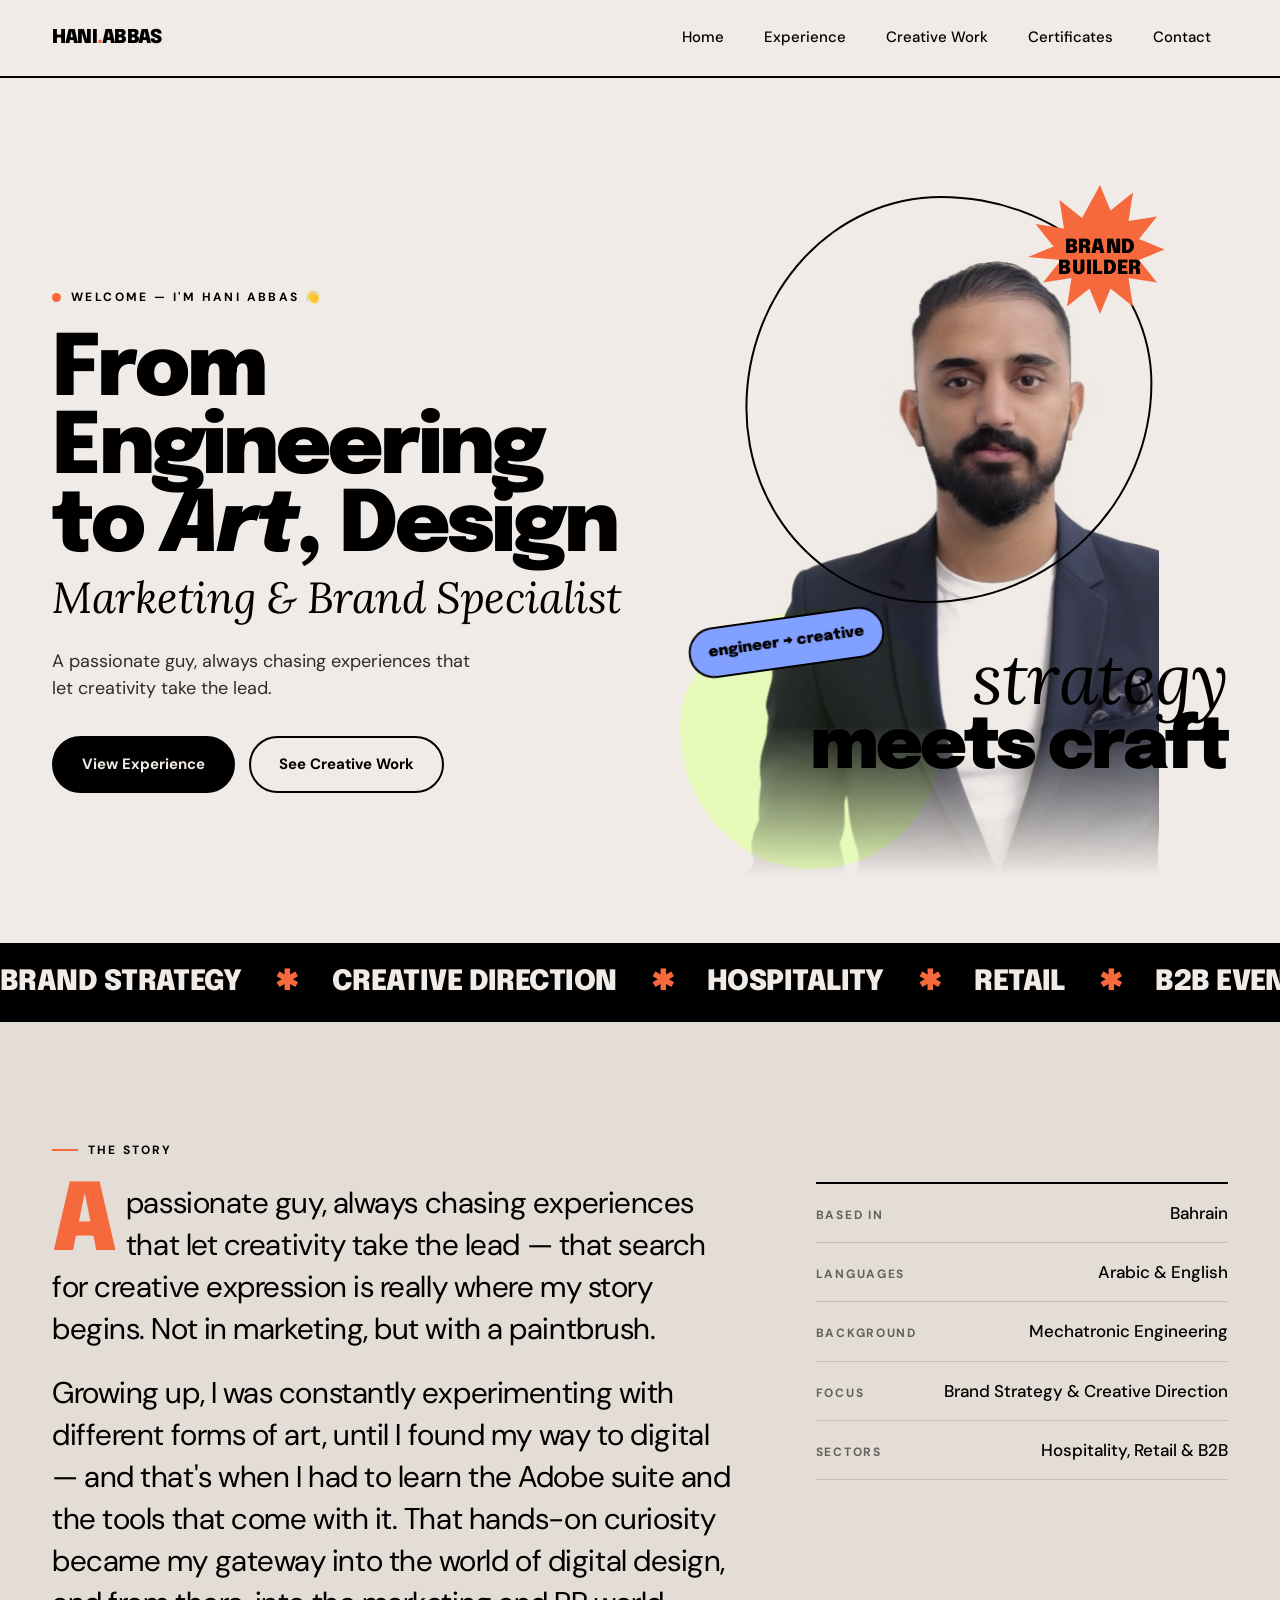
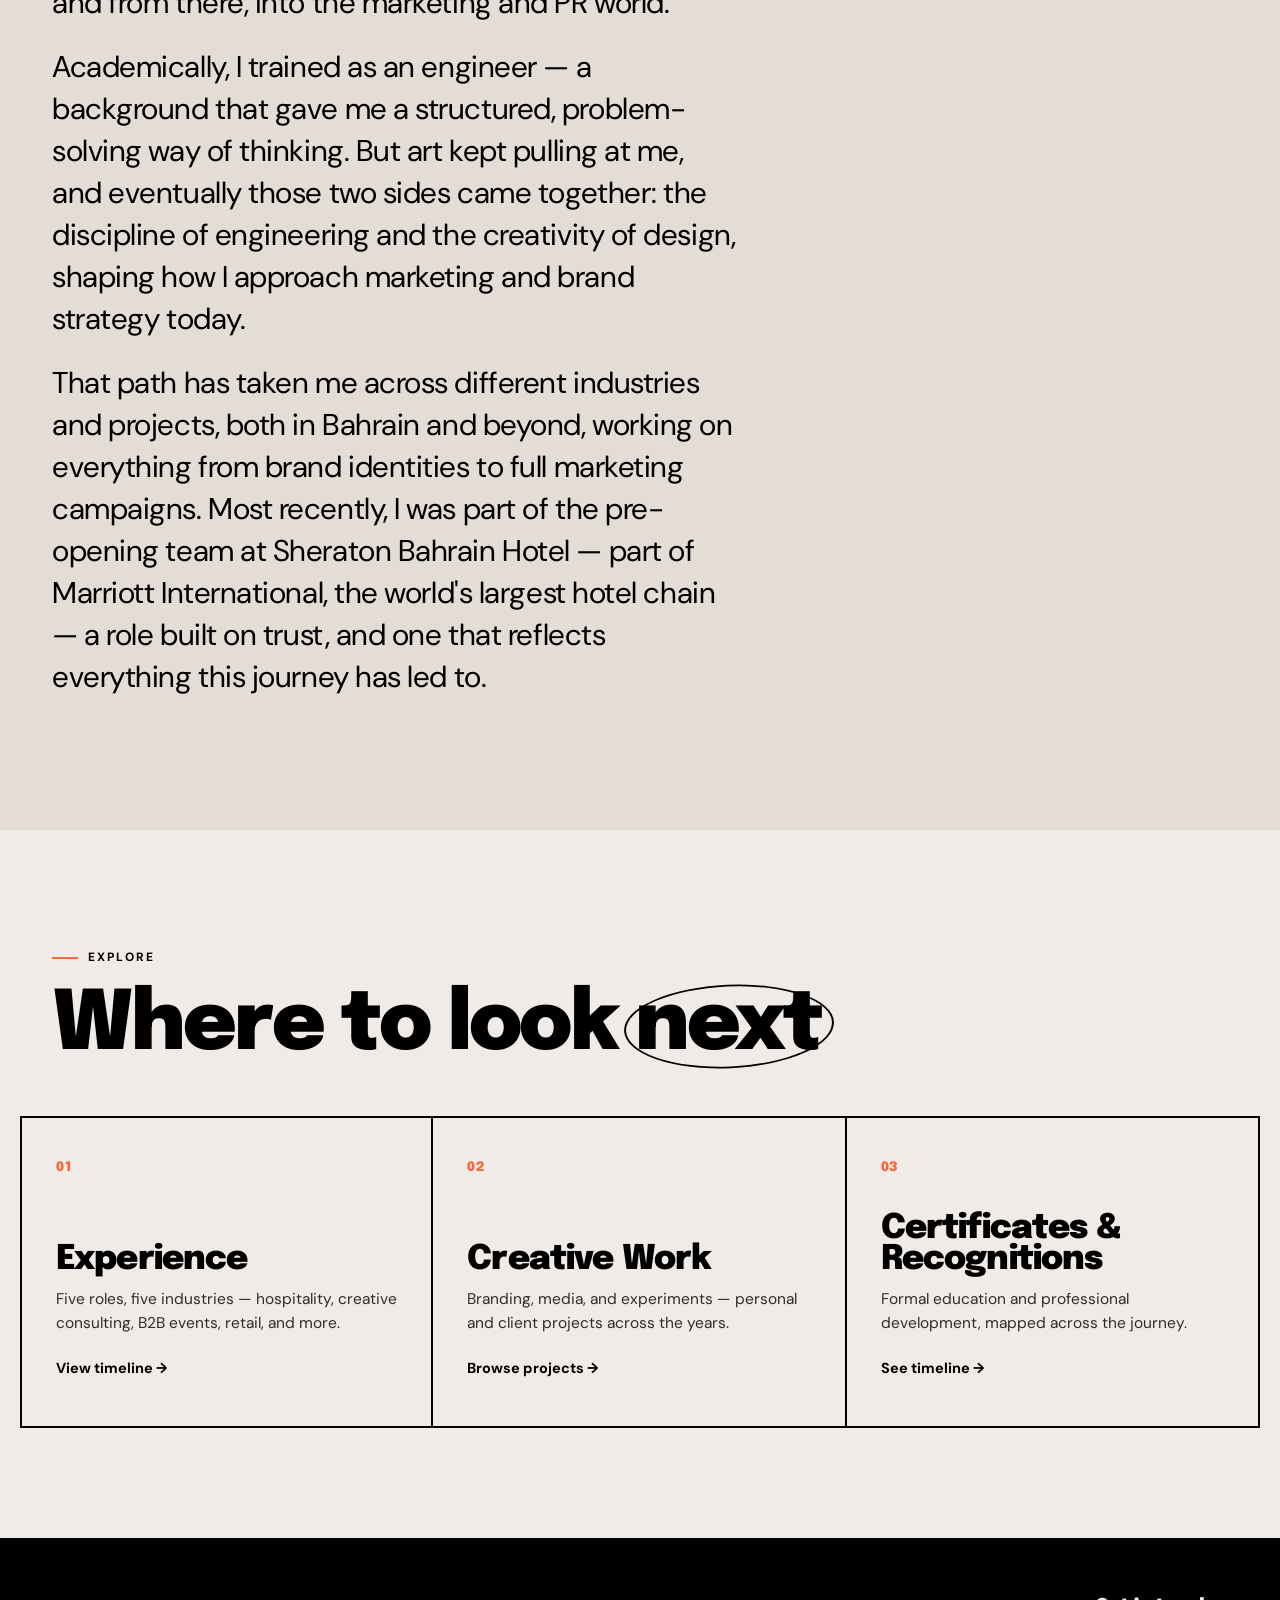
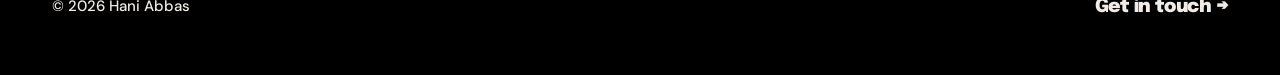
==== commit a13bc98d: "Add dining-award recognitions, a Community section and certificate photos Renames the page to "Certi" ====
--- a/index.html
+++ b/index.html
@@ -124,7 +124,7 @@
       </a>
       <a class="preview-card" href="/certificates">
         <span class="num">03</span>
-        <h3>Certificates &amp; Awards</h3>
+        <h3>Certificates &amp; Recognitions</h3>
         <p>Formal education and professional development, mapped across the journey.</p>
         <span class="go">See timeline →</span>
       </a>
--- a/css/style.css
+++ b/css/style.css
@@ -528,6 +528,28 @@
 .cert-row .title{ font-family:var(--font-display); font-weight:800; font-size:19px; letter-spacing:-.02em; }
 .cert-row .issuer{ font-family:var(--font-serif); font-style:italic; color:var(--ink-soft); font-size:16px; }
 .cert-row .year{ font-size:12px; font-weight:700; letter-spacing:.12em; color:var(--ink-mute); white-space:nowrap; }
+.cert-note{
+  margin:8px 0 0; max-width:62ch;
+  font-size:15px; line-height:1.45; color:var(--ink-soft);
+}
+.cert-verify{
+  display:inline-block; margin-top:10px;
+  font-size:12px; font-weight:700; letter-spacing:.12em; text-transform:uppercase;
+  padding-bottom:2px; border-bottom:2px solid var(--orange);
+}
+.cert-verify:hover{ background:var(--orange); }
+.cert-shots{
+  display:grid; gap:12px; margin-top:16px;
+  grid-template-columns:repeat(auto-fill, minmax(190px, 240px));
+}
+.cert-shot{
+  display:block; padding:0; cursor:pointer; width:100%;
+  background:none; border:2.5px solid var(--ink); border-radius:14px;
+  overflow:hidden; line-height:0;
+  transition:transform .24s var(--pop);
+}
+.cert-shot:hover{ transform:translate(-2px,-4px); }
+.cert-shot img{ width:100%; height:auto; aspect-ratio:4/3; object-fit:cover; }
 
 /* ============================================================
    EXPERIENCE DETAIL
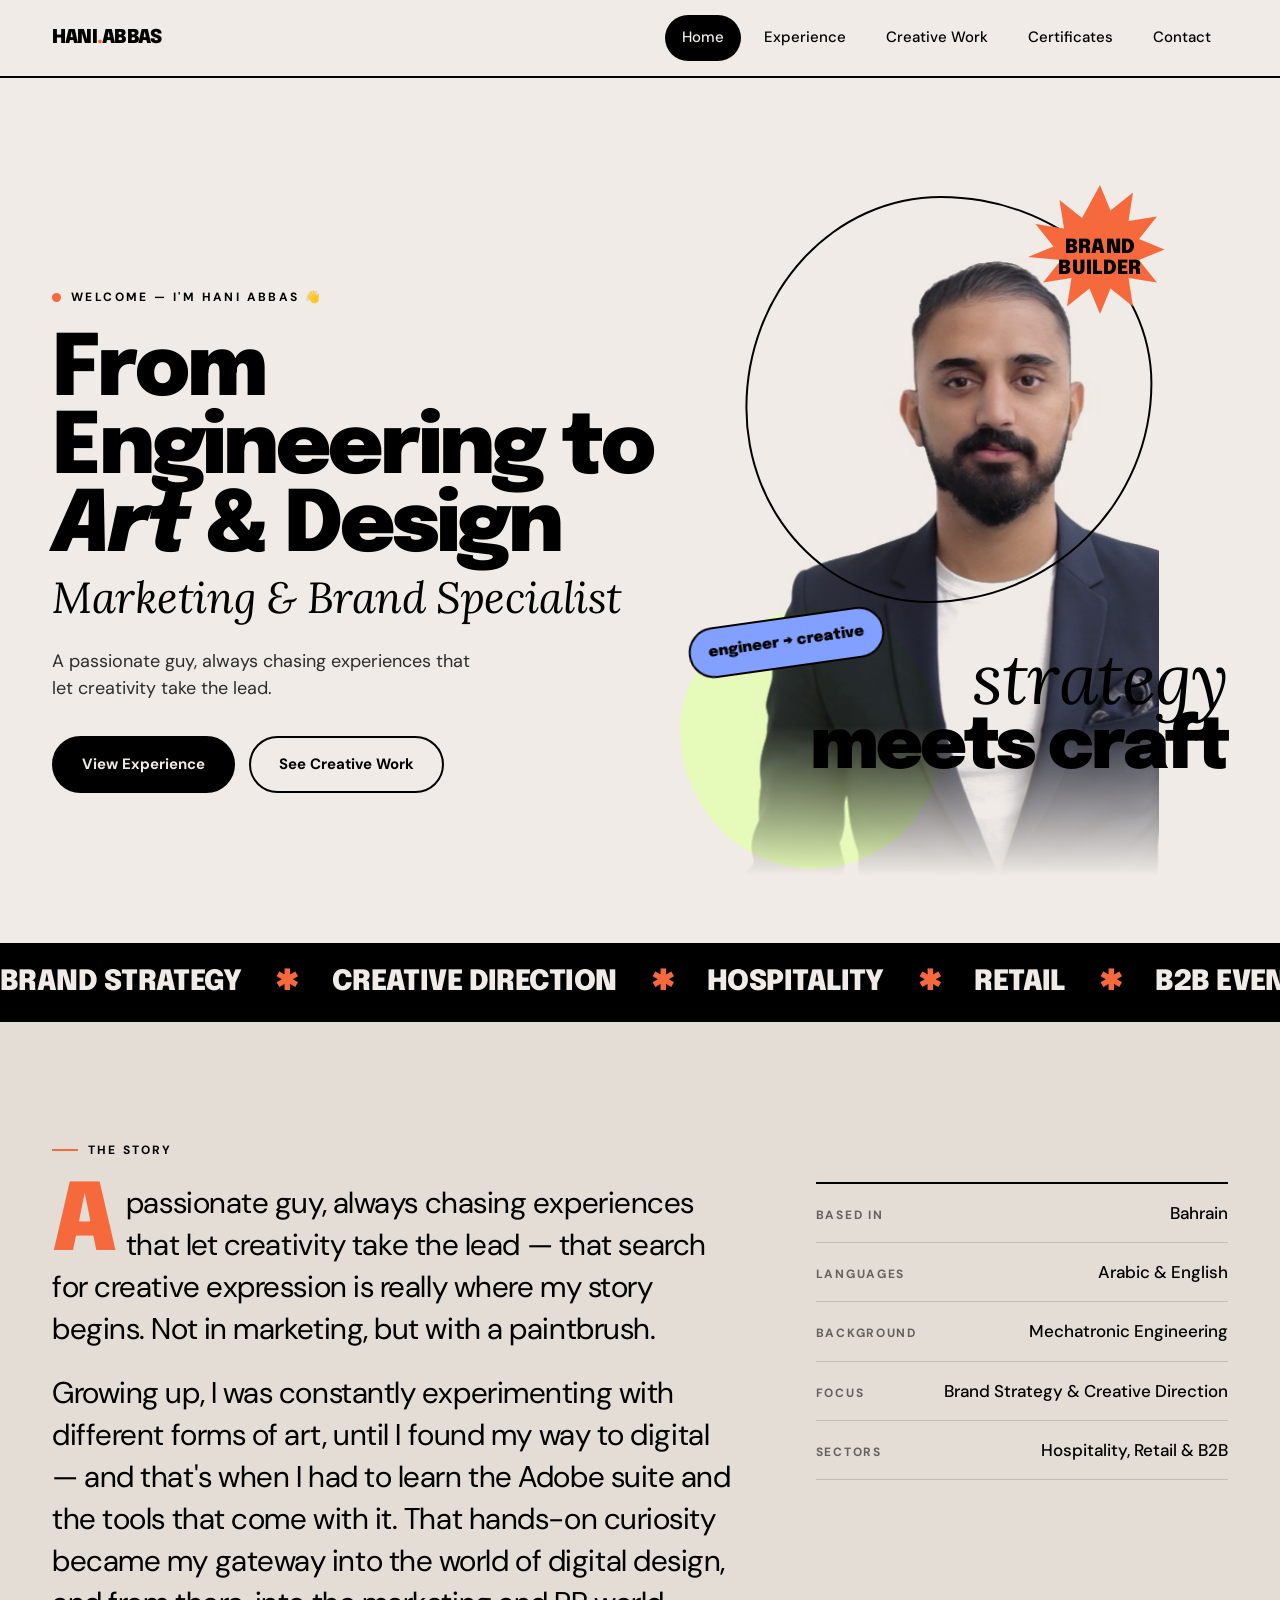
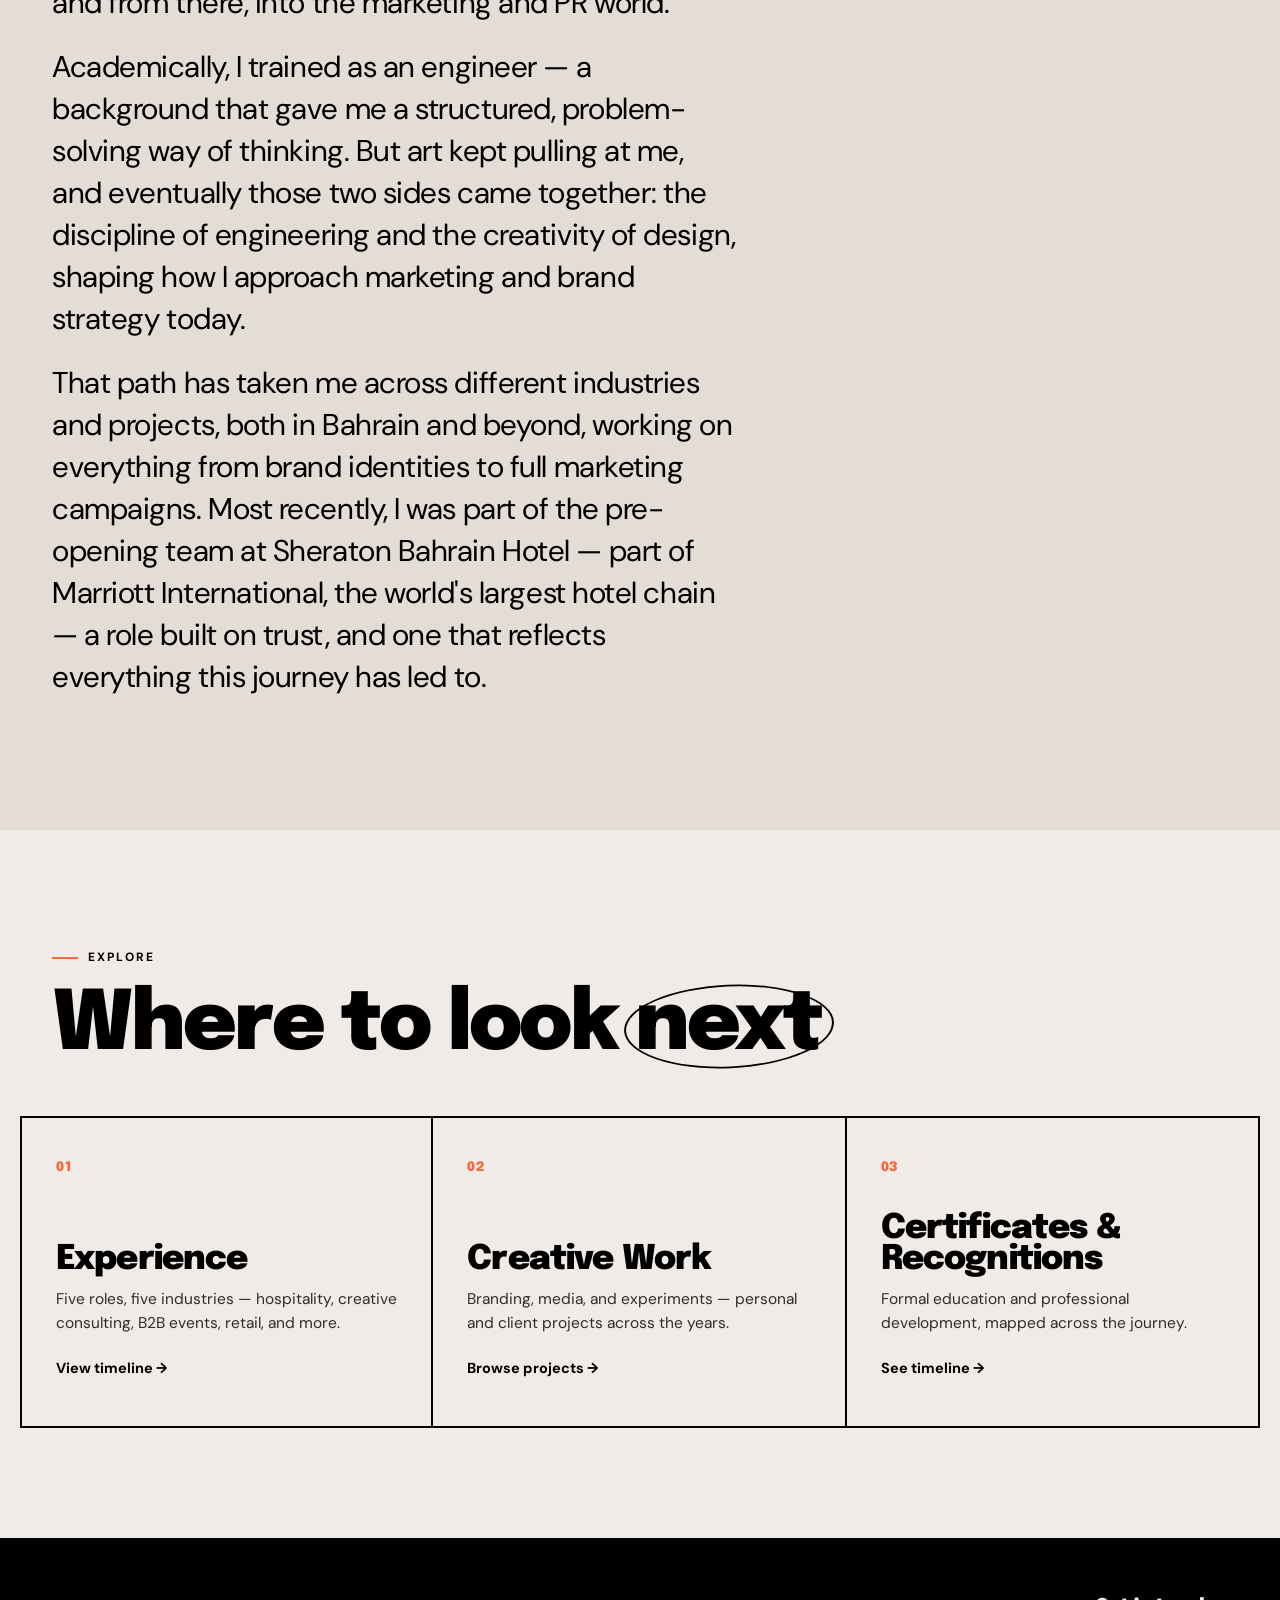
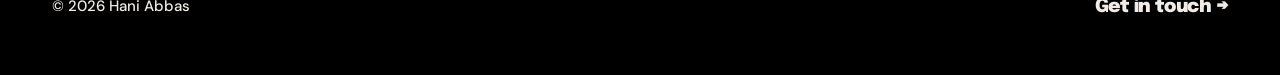
==== commit 6507bbc3: "Make every internal link relative so the site works on GitHub Pages Nav, buttons, footer, and the JS" ====
--- a/index.html
+++ b/index.html
@@ -11,13 +11,13 @@
 
 <header class="site-nav">
   <div class="nav-inner">
-    <a class="nav-mark" href="/">HANI<span>.</span>ABBAS</a>
+    <a class="nav-mark" href="index.html">HANI<span>.</span>ABBAS</a>
     <nav class="nav-links" id="site-menu">
-      <a href="/">Home</a>
-      <a href="/experience">Experience</a>
-      <a href="/creative-work">Creative Work</a>
-      <a href="/certificates">Certificates</a>
-      <a href="/contact">Contact</a>
+      <a href="index.html">Home</a>
+      <a href="experience.html">Experience</a>
+      <a href="creative-work.html">Creative Work</a>
+      <a href="certificates.html">Certificates</a>
+      <a href="contact.html">Contact</a>
     </nav>
     <button class="nav-toggle" aria-label="Open menu" aria-expanded="false" aria-controls="site-menu">
       <span class="bar"></span><span class="bar"></span><span class="bar"></span>
@@ -34,8 +34,8 @@
       <div class="hero-role" id="hero-role">Marketing &amp; Brand Specialist</div>
       <p class="hero-body" id="hero-blurb">From engineering to art, design, and brand leadership.</p>
       <div class="hero-cta">
-        <a class="btn btn-solid" href="/experience">View Experience</a>
-        <a class="btn" href="/creative-work">See Creative Work</a>
+        <a class="btn btn-solid" href="experience.html">View Experience</a>
+        <a class="btn" href="creative-work.html">See Creative Work</a>
       </div>
     </div>
 
@@ -110,19 +110,19 @@
   </div>
   <div class="wrap" style="padding:0;">
     <div class="preview-grid">
-      <a class="preview-card" href="/experience">
+      <a class="preview-card" href="experience.html">
         <span class="num">01</span>
         <h3>Experience</h3>
         <p>Five roles, five industries — hospitality, creative consulting, B2B events, retail, and more.</p>
         <span class="go">View timeline →</span>
       </a>
-      <a class="preview-card" href="/creative-work">
+      <a class="preview-card" href="creative-work.html">
         <span class="num">02</span>
         <h3>Creative Work</h3>
         <p>Branding, media, and experiments — personal and client projects across the years.</p>
         <span class="go">Browse projects →</span>
       </a>
-      <a class="preview-card" href="/certificates">
+      <a class="preview-card" href="certificates.html">
         <span class="num">03</span>
         <h3>Certificates &amp; Recognitions</h3>
         <p>Formal education and professional development, mapped across the journey.</p>
@@ -135,7 +135,7 @@
 <footer>
   <div class="wrap footer-inner">
     <span>© <span id="year"></span> Hani Abbas</span>
-    <a href="/contact">Get in touch →</a>
+    <a href="contact.html">Get in touch →</a>
   </div>
 </footer>
 
--- a/css/style.css
+++ b/css/style.css
@@ -591,6 +591,25 @@
 }
 .media-tile:hover{ transform:translate(-2px,-4px); }
 .media-tile img, .media-tile video{ width:100%; height:100%; object-fit:cover; }
+.media-tile{ position:relative; }
+.media-tile .tag{
+  position:absolute; top:10px; left:10px; z-index:2;
+  display:inline-block; margin:0;
+  font-size:10.5px; font-weight:700; letter-spacing:.14em; text-transform:uppercase;
+  background:var(--bone); color:var(--ink);
+  border:2px solid var(--ink); border-radius:99px; padding:3px 10px;
+}
+.media-tile.link-tile{
+  display:flex; flex-direction:column; justify-content:flex-end; gap:6px;
+  padding:16px; background:var(--peri);
+}
+.link-tile .domain{
+  font-size:11px; font-weight:700; letter-spacing:.12em; text-transform:uppercase; color:var(--ink-mute);
+}
+.link-tile .title{
+  font-family:var(--font-display); font-weight:800; font-size:16px;
+  letter-spacing:-.02em; line-height:1.15;
+}
 
 /* ============================================================
    CONTACT
@@ -631,6 +650,57 @@
   padding-bottom:3px; border-bottom:2px solid var(--orange);
 }
 .back-link:hover{ background:var(--orange); }
+
+/* ============================================================
+   GALLERY VIEW (a project's contact sheet)
+   ============================================================ */
+.gallery-view{
+  position:fixed; inset:0; z-index:180;
+  background:var(--bone);
+  overflow-y:auto; overscroll-behavior:contain;
+  opacity:0; visibility:hidden;
+  transition:opacity .3s var(--ease), visibility .3s;
+}
+.gallery-view.open{ opacity:1; visibility:visible; }
+.gallery-inner{ max-width:1240px; margin:0 auto; padding:88px 32px 96px; }
+.gallery-head{ margin-bottom:44px; max-width:60ch; }
+.gallery-head .cat{
+  font-size:11px; font-weight:700; letter-spacing:.16em; text-transform:uppercase;
+  color:var(--orange); margin-bottom:12px;
+}
+.gallery-head h2{ margin-bottom:16px; }
+.gallery-head p{ font-size:18px; line-height:1.5; color:var(--ink-soft); margin:0; }
+.gallery-count{
+  margin-top:18px; font-size:12px; font-weight:700;
+  letter-spacing:.16em; text-transform:uppercase; color:var(--ink-mute);
+}
+/* columns rather than a fixed grid: brand pages are landscape and photos
+   are portrait, and a shared aspect-ratio would crop half of both */
+.gallery-grid{ columns:3 260px; column-gap:18px; }
+.gallery-thumb{
+  display:block; width:100%; margin:0 0 18px;
+  padding:0; cursor:pointer; line-height:0;
+  break-inside:avoid; -webkit-column-break-inside:avoid;
+  background:var(--bone-deep); border:2.5px solid var(--ink); border-radius:16px;
+  overflow:hidden;
+  transition:transform .24s var(--pop);
+}
+.gallery-thumb:hover{ transform:translate(-3px,-5px); }
+.gallery-thumb img, .gallery-thumb video{ width:100%; height:auto; display:block; }
+.gallery-close{
+  position:fixed; top:22px; right:26px; z-index:2;
+  width:54px; height:54px; border-radius:50%;
+  background:var(--ink); color:var(--bone); border:none;
+  font-size:28px; line-height:1; cursor:pointer;
+  transition:transform .2s var(--pop), background .2s var(--ease);
+}
+.gallery-close:hover{ transform:rotate(90deg); background:var(--orange); color:var(--ink); }
+@media (max-width: 640px){
+  .gallery-inner{ padding:80px 22px 72px; }
+  .gallery-grid{ columns:2 140px; column-gap:12px; }
+  .gallery-thumb{ margin-bottom:12px; }
+  .gallery-close{ top:14px; right:16px; width:46px; height:46px; font-size:24px; }
+}
 
 /* ============================================================
    STATES + LIGHTBOX
@@ -683,6 +753,29 @@
 }
 .lightbox-close:hover{ transform:rotate(90deg); background:var(--orange); }
 
+.lightbox-nav{
+  position:absolute; top:50%; transform:translateY(-50%);
+  width:56px; height:56px; border-radius:50%;
+  display:none; place-items:center;
+  background:var(--bone); color:var(--ink); border:none;
+  font-size:32px; line-height:1; padding-bottom:4px; cursor:pointer;
+  transition:background .2s var(--ease), transform .2s var(--pop);
+}
+.lightbox-nav:hover{ background:var(--orange); }
+.lightbox-nav.prev{ left:22px; }
+.lightbox-nav.next{ right:22px; }
+.lightbox-count{
+  position:absolute; top:30px; left:50%; transform:translateX(-50%);
+  display:none;
+  font-family:var(--font-body); font-weight:700; font-size:12px;
+  letter-spacing:.16em; color:var(--bone);
+}
+@media (max-width: 640px){
+  .lightbox-nav{ width:46px; height:46px; font-size:26px; }
+  .lightbox-nav.prev{ left:8px; }
+  .lightbox-nav.next{ right:8px; }
+}
+
 @media (max-width: 640px){
   .wrap{ padding:0 22px; }
   .nav-inner{ padding:0 22px; }
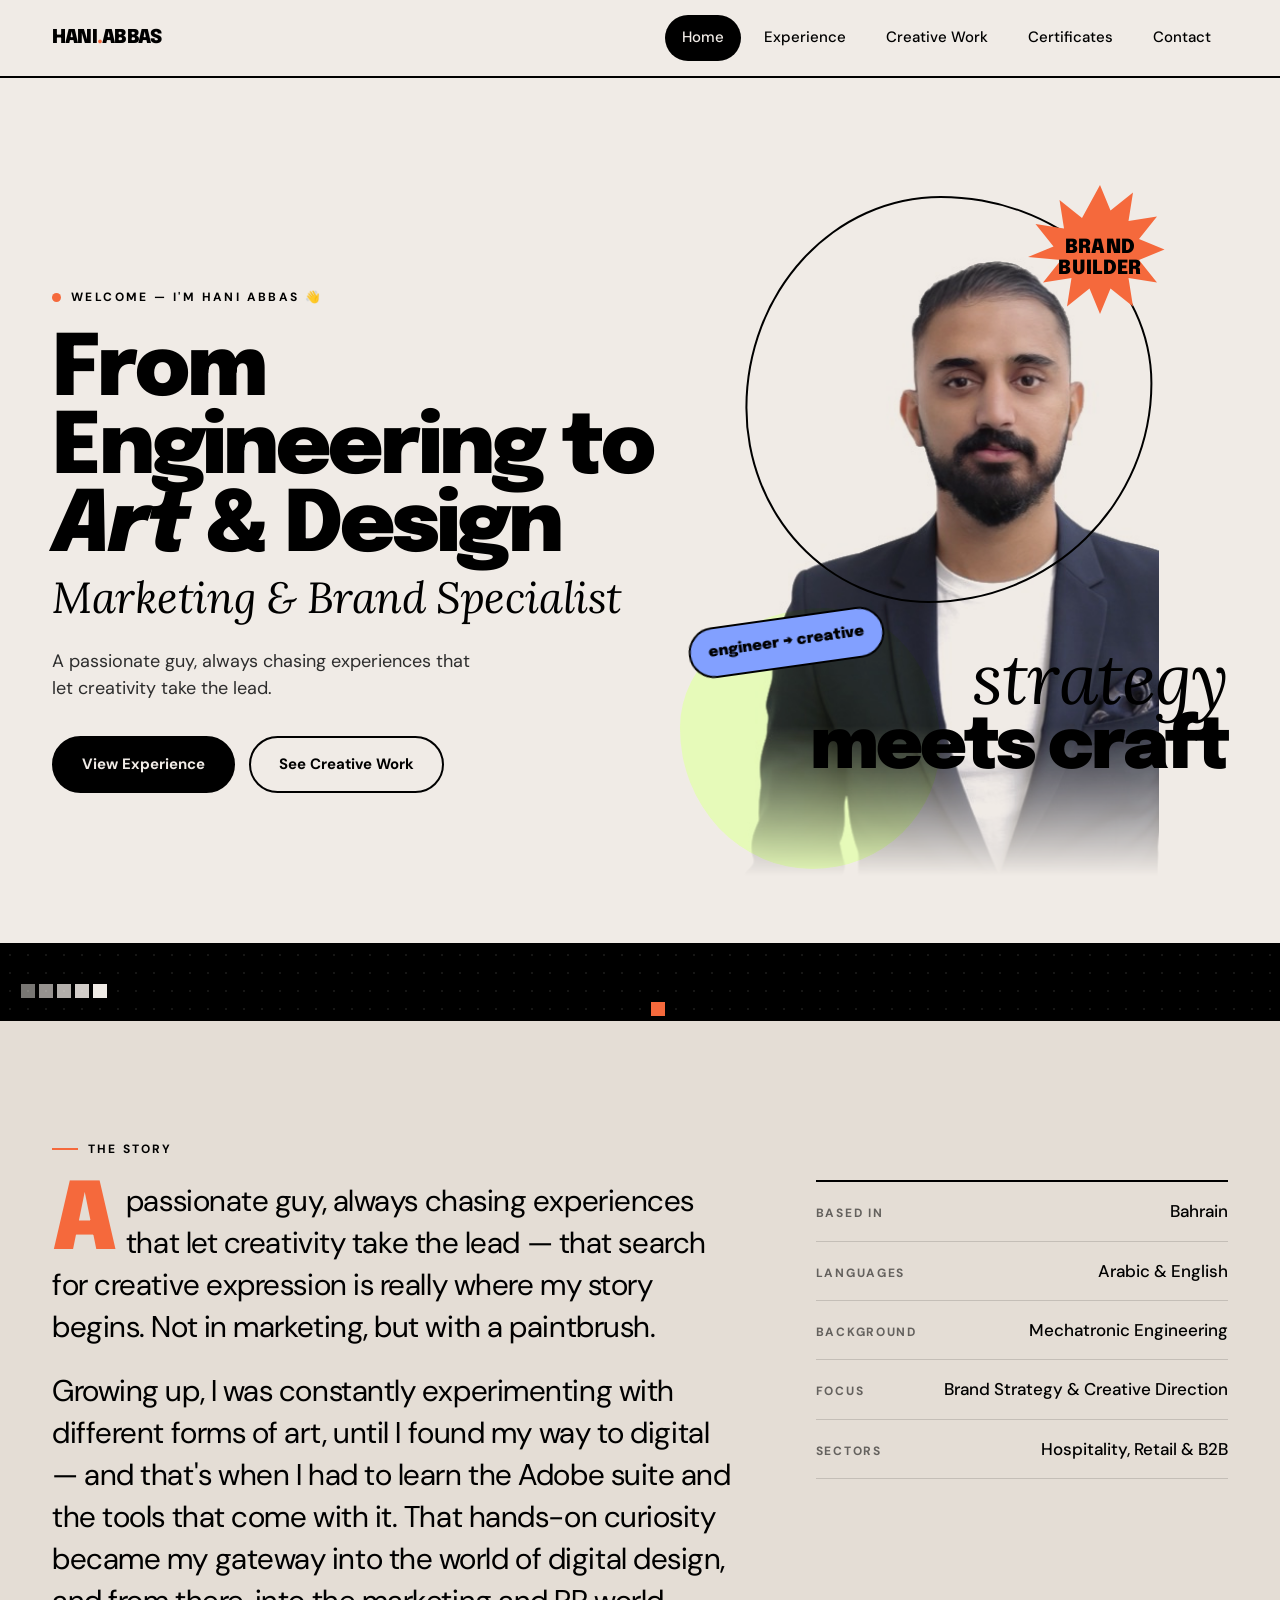
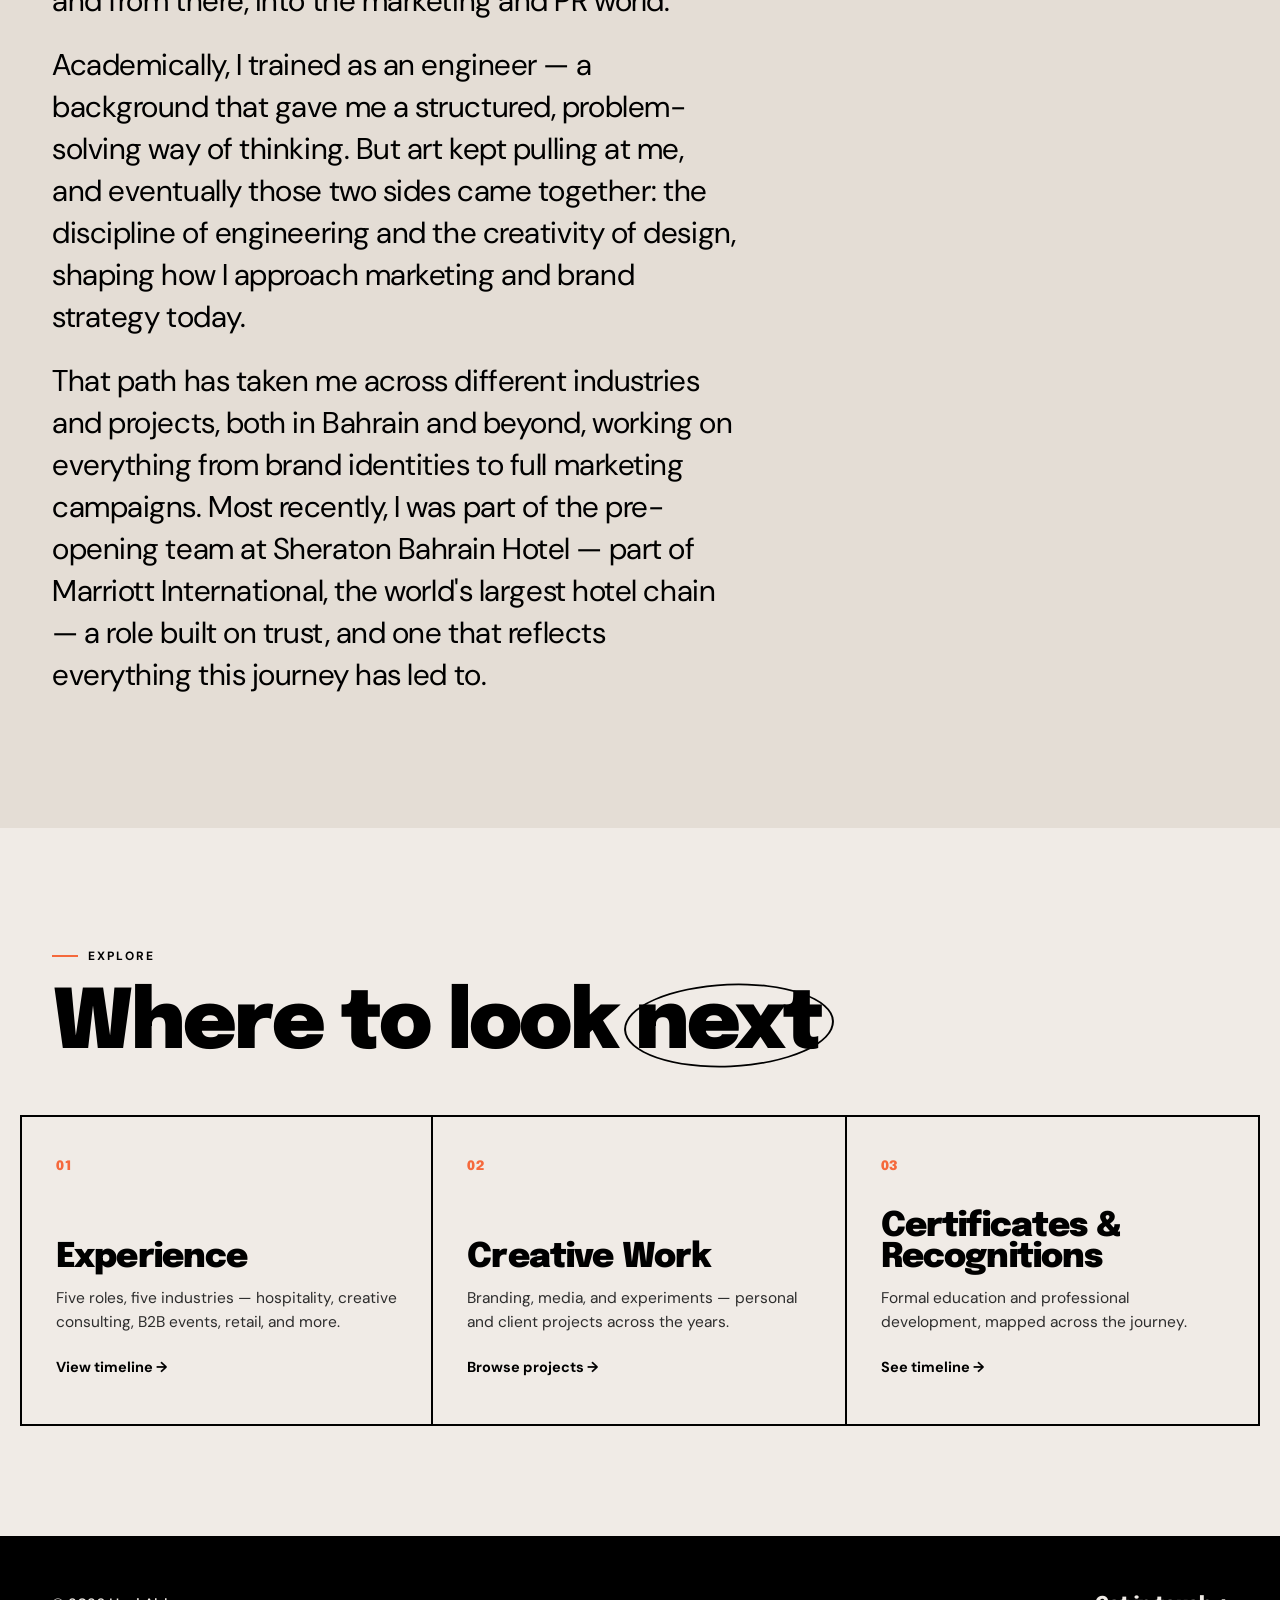
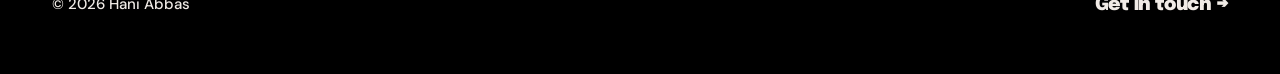
==== commit c6e30a48: "Swap the marquee for a snake, and update the creative work Home band: the scrolling word marquee is " ====
--- a/index.html
+++ b/index.html
@@ -63,23 +63,8 @@
 
   </div>
 
-  <div class="marquee" aria-hidden="true">
-    <div class="marquee-track">
-      <span>Brand Strategy</span><span class="dot">✱</span>
-      <span>Creative Direction</span><span class="dot">✱</span>
-      <span>Hospitality</span><span class="dot">✱</span>
-      <span>Retail</span><span class="dot">✱</span>
-      <span>B2B Events</span><span class="dot">✱</span>
-      <span>Bahrain</span><span class="dot">✱</span>
-    </div>
-    <div class="marquee-track">
-      <span>Brand Strategy</span><span class="dot">✱</span>
-      <span>Creative Direction</span><span class="dot">✱</span>
-      <span>Hospitality</span><span class="dot">✱</span>
-      <span>Retail</span><span class="dot">✱</span>
-      <span>B2B Events</span><span class="dot">✱</span>
-      <span>Bahrain</span><span class="dot">✱</span>
-    </div>
+  <div class="snake-band" aria-hidden="true">
+    <canvas id="snake-canvas"></canvas>
   </div>
 </section>
 
@@ -142,5 +127,6 @@
 <script>document.getElementById('year').textContent = new Date().getFullYear();</script>
 <script src="js/main.js"></script>
 <script src="js/content-loader.js"></script>
+<script src="js/snake-band.js"></script>
 </body>
 </html>
--- a/css/style.css
+++ b/css/style.css
@@ -340,21 +340,16 @@
   white-space:nowrap;
 }
 
-/* ---------- marquee ---------- */
-.marquee{
+/* ---------- snake band ----------
+   The strip under the hero. Same black cut the word marquee used to
+   occupy; the animation itself lives in js/snake-band.js. */
+.snake-band{
   border-top:2px solid var(--ink); border-bottom:2px solid var(--ink);
-  background:var(--ink); color:var(--bone);
-  overflow:hidden; padding:16px 0; margin-top:clamp(30px, 5vw, 60px);
-  display:flex; white-space:nowrap;
-}
-.marquee-track{
-  display:flex; align-items:center; gap:34px; flex:none; padding-right:34px;
-  font-family:var(--font-display); font-weight:900;
-  font-size:clamp(18px, 2.3vw, 28px); letter-spacing:-.02em; text-transform:uppercase;
-  animation:slide 26s linear infinite;
-}
-.marquee-track .dot{ color:var(--orange); }
-@keyframes slide{ from{ transform:translateX(0); } to{ transform:translateX(-100%); } }
+  background:var(--ink);
+  overflow:hidden; margin-top:clamp(30px, 5vw, 60px);
+  height:clamp(56px, 7vw, 78px);
+}
+.snake-band canvas{ display:block; width:100%; height:100%; }
 
 @media (max-width: 900px){
   .hero-inner{ grid-template-columns:1fr; gap:0; }
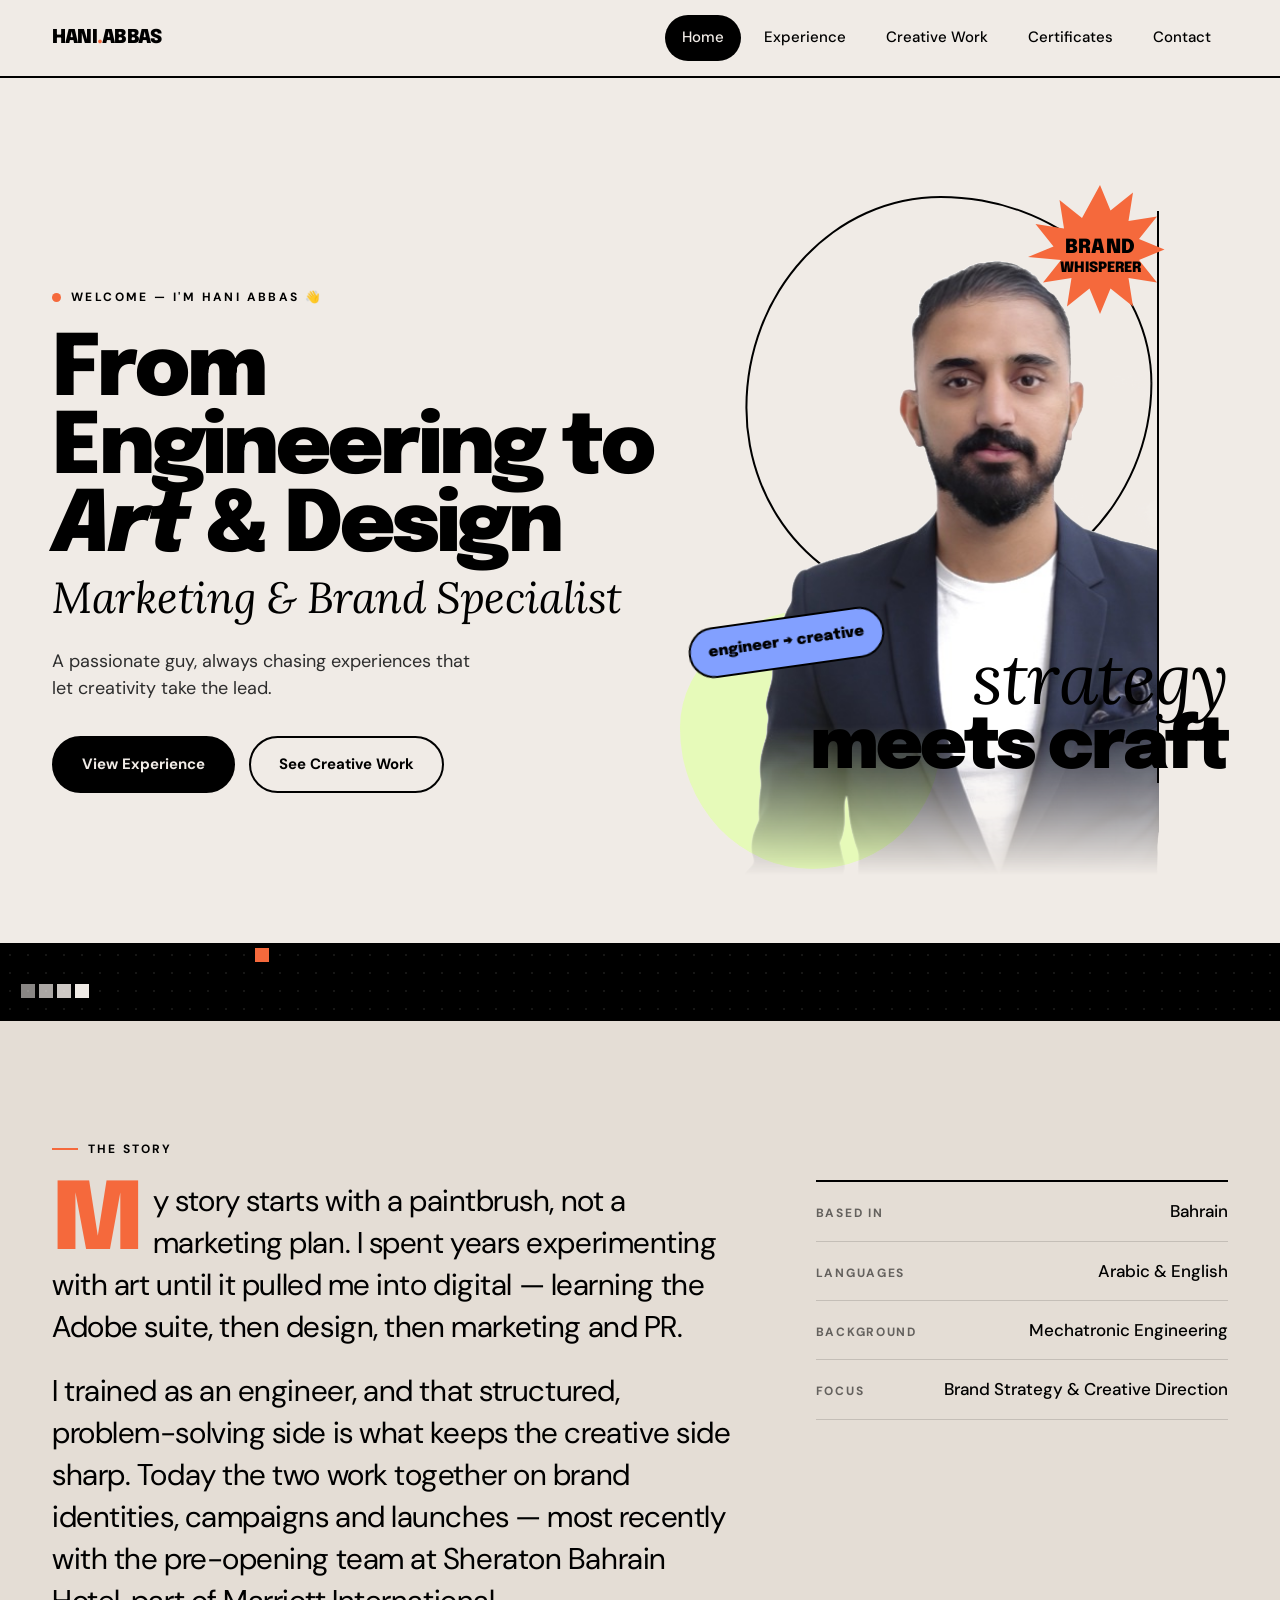
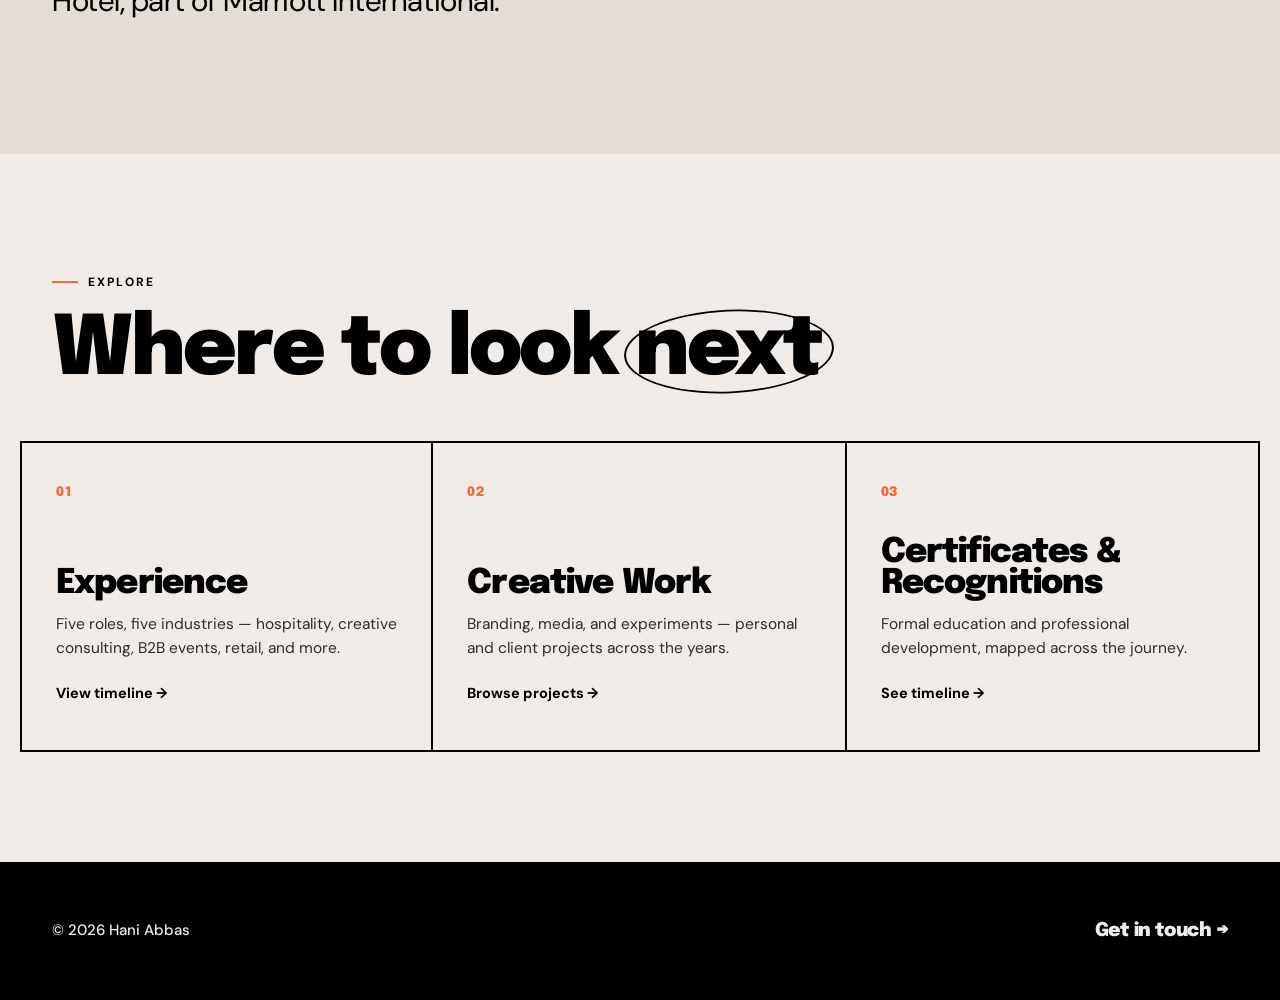
==== commit e0b8e2b4: "Cut the portrait out for real, and make the snake band playable The portrait was never transparent. " ====
--- a/index.html
+++ b/index.html
@@ -46,11 +46,13 @@
            width="706" height="1200"
            alt="Portrait of Hani Abbas" fetchpriority="high">
 
+      <span class="portrait-rule" aria-hidden="true"></span>
+
       <div class="sticker sticker-burst" aria-hidden="true">
         <svg viewBox="0 0 200 200">
           <path fill="#F5693C" d="M100 4l14 34 30-24-6 38 38-6-24 30 34 14-34 14 24 30-38-6 6 38-30-24-14 34-14-34-30 24 6-38-38 6 24-30L4 100l34-14-24-30 38 6-6-38 30 24z"/>
           <text class="burst-text" x="100" y="94" text-anchor="middle">BRAND</text>
-          <text class="burst-text" x="100" y="122" text-anchor="middle">BUILDER</text>
+          <text class="burst-text long" x="100" y="120" text-anchor="middle">WHISPERER</text>
         </svg>
       </div>
 
@@ -80,7 +82,6 @@
         <div class="about-fact"><span class="k">Languages</span><span class="v">Arabic &amp; English</span></div>
         <div class="about-fact"><span class="k">Background</span><span class="v">Mechatronic Engineering</span></div>
         <div class="about-fact"><span class="k">Focus</span><span class="v">Brand Strategy &amp; Creative Direction</span></div>
-        <div class="about-fact"><span class="k">Sectors</span><span class="v">Hospitality, Retail &amp; B2B</span></div>
       </div>
     </div>
   </div>
--- a/css/style.css
+++ b/css/style.css
@@ -276,20 +276,29 @@
 .hero-portrait img{
   position:relative; z-index:2;
   width:100%; height:auto;
-  /* the studio backdrop is near-white: multiply drops it into the paper
-     so the figure reads as a cut-out with no mask needed */
-  mix-blend-mode:multiply;
+  /* The cut-out is a real mask, generated from the photo: white keeps,
+     black drops, and the bottom fade is baked into the same file. This
+     replaced mix-blend-mode:multiply, which only *looked* transparent —
+     any stacking context that isolated the blend brought the white studio
+     backdrop straight back. */
+  -webkit-mask-image:url(../images/portrait/hani-mask.png);
+          mask-image:url(../images/portrait/hani-mask.png);
+  -webkit-mask-size:100% 100%;
+          mask-size:100% 100%;
+  -webkit-mask-repeat:no-repeat;
+          mask-repeat:no-repeat;
   animation:float-in 1s var(--ease) both;
-  -webkit-mask-image:linear-gradient(to bottom, #000 78%, transparent 99%);
-          mask-image:linear-gradient(to bottom, #000 78%, transparent 99%);
+}
+
+/* the rule closing off the right-hand edge of the portrait */
+.portrait-rule{
+  position:absolute; z-index:3; right:0; top:6%; bottom:14%;
+  width:2px; background:var(--ink);
 }
 @keyframes float-in{ from{ transform:translateY(26px); } to{ transform:none; } }
 
-/* Colour behind the figure.
-   Multiply means any solid shape overlapping the white t-shirt would dye it,
-   so the filled blob is kept low-left where it only meets paper and the dark
-   jacket (multiply barely moves dark navy), and the halo is a stroke-only
-   ring that tints nothing. */
+/* Colour behind the figure: a filled blob low-left and a stroke-only ring.
+   Both sit under the portrait, so the masked figure stays untouched. */
 .hero-portrait::before{
   content:''; position:absolute; z-index:1;
   left:-14%; bottom:2%; width:62%; padding-bottom:62%;
@@ -330,6 +339,7 @@
   font-family:var(--font-display); font-weight:900;
   font-size:26px; letter-spacing:.01em; fill:var(--ink);
 }
+.sticker-burst .burst-text.long{ font-size:19px; letter-spacing:0; }
 .sticker-note{
   bottom:30%; left:-12%;
   background:var(--peri); color:var(--ink);
@@ -348,6 +358,8 @@
   background:var(--ink);
   overflow:hidden; margin-top:clamp(30px, 5vw, 60px);
   height:clamp(56px, 7vw, 78px);
+  cursor:pointer;            /* clicking moves the pellet */
+  touch-action:manipulation; /* no 300ms tap delay on the band */
 }
 .snake-band canvas{ display:block; width:100%; height:100%; }
 
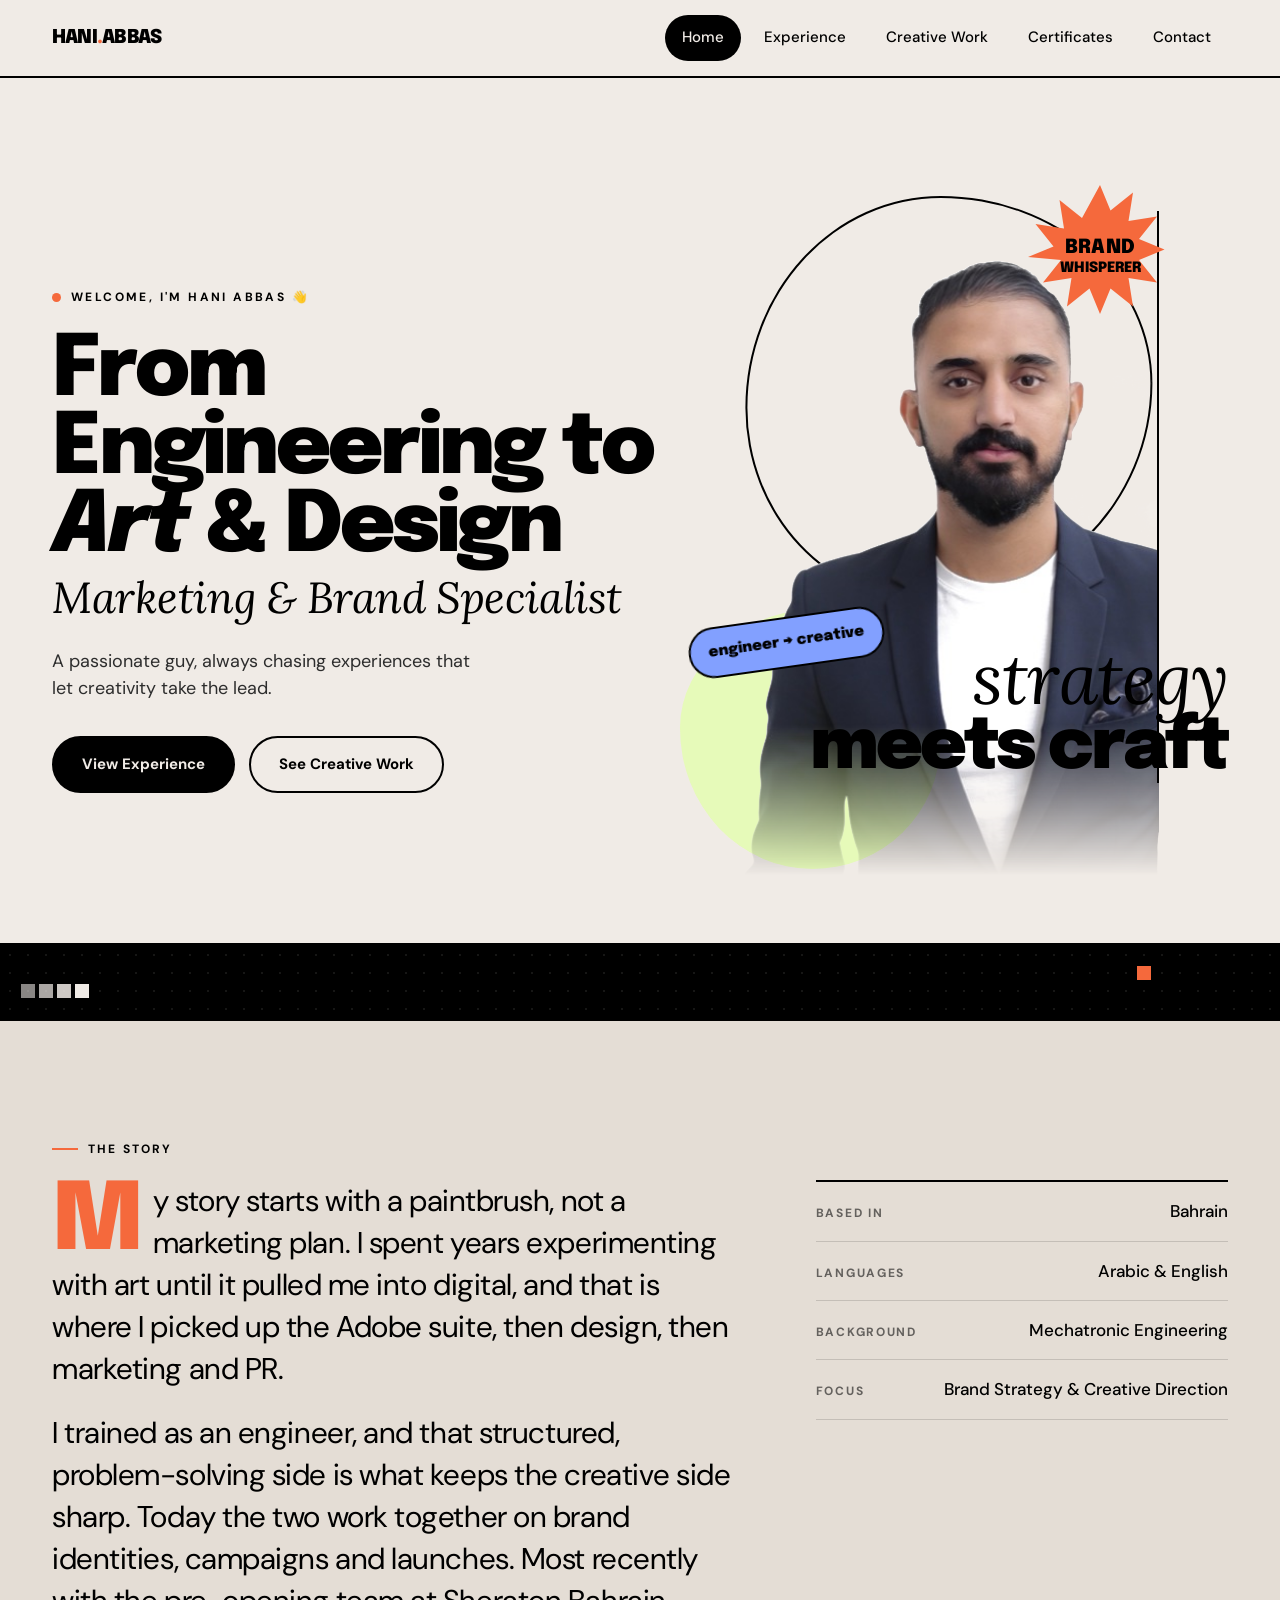
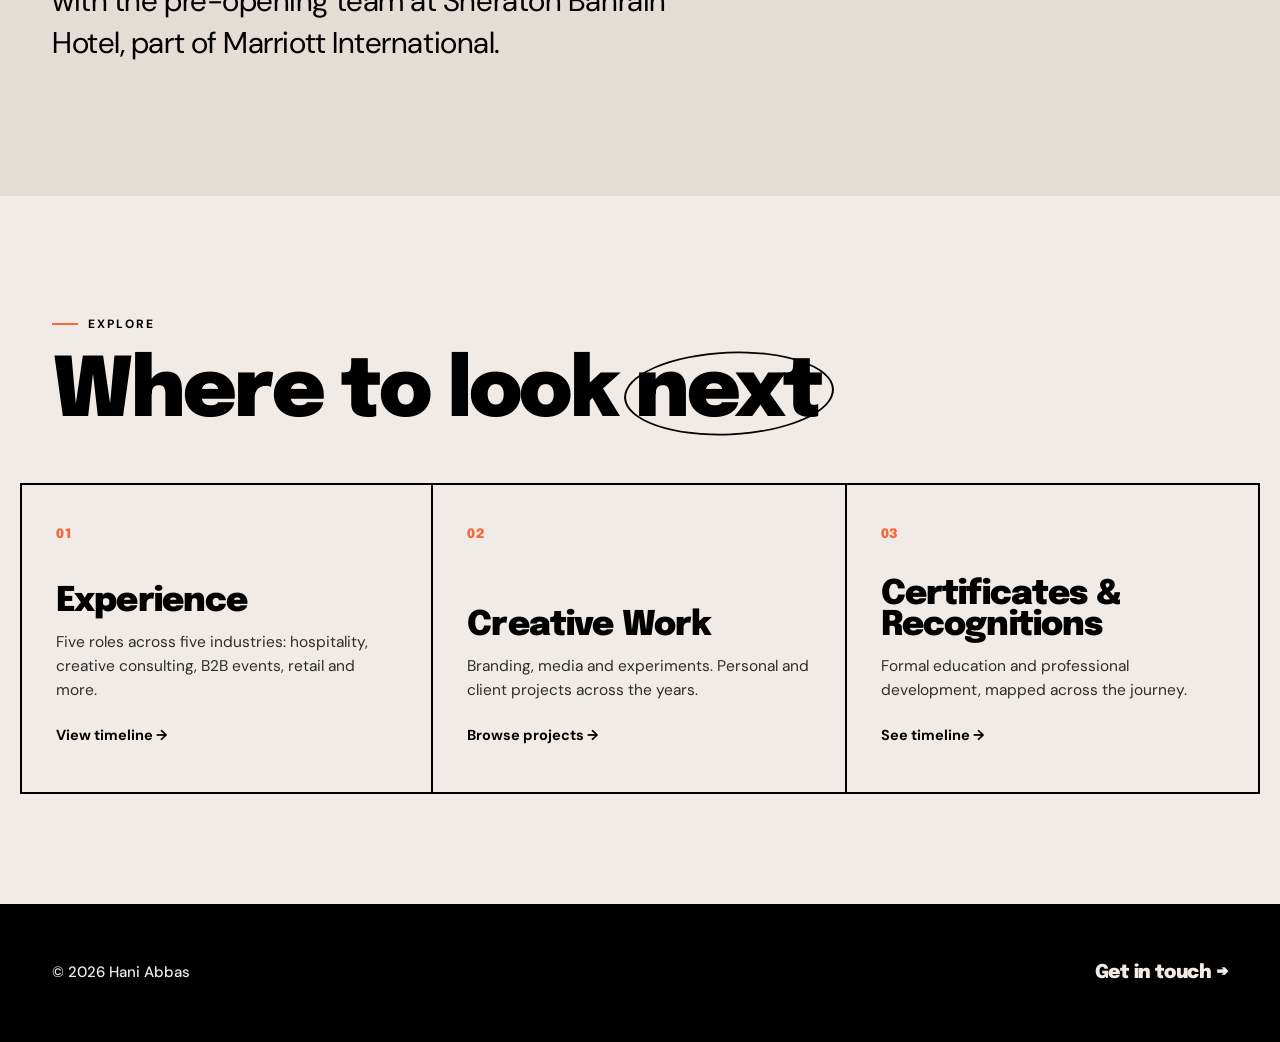
==== commit 8d136465: "Write the copy the way a person talks, and version the assets Every long dash is gone from the site'" ====
--- a/index.html
+++ b/index.html
@@ -3,9 +3,9 @@
 <head>
 <meta charset="UTF-8">
 <meta name="viewport" content="width=device-width, initial-scale=1.0">
-<title>Hani Abbas — Marketing & Brand Specialist</title>
-<meta name="description" content="Hani Abbas — Marketing & Brand Specialist. From engineering to art, design, and brand leadership.">
-<link rel="stylesheet" href="css/style.css">
+<title>Hani Abbas | Marketing & Brand Specialist</title>
+<meta name="description" content="Hani Abbas, Marketing & Brand Specialist. From engineering to art, design, and brand leadership.">
+<link rel="stylesheet" href="css/style.css?v=20260819">
 </head>
 <body>
 
@@ -99,13 +99,13 @@
       <a class="preview-card" href="experience.html">
         <span class="num">01</span>
         <h3>Experience</h3>
-        <p>Five roles, five industries — hospitality, creative consulting, B2B events, retail, and more.</p>
+        <p>Five roles across five industries: hospitality, creative consulting, B2B events, retail and more.</p>
         <span class="go">View timeline →</span>
       </a>
       <a class="preview-card" href="creative-work.html">
         <span class="num">02</span>
         <h3>Creative Work</h3>
-        <p>Branding, media, and experiments — personal and client projects across the years.</p>
+        <p>Branding, media and experiments. Personal and client projects across the years.</p>
         <span class="go">Browse projects →</span>
       </a>
       <a class="preview-card" href="certificates.html">
@@ -126,8 +126,8 @@
 </footer>
 
 <script>document.getElementById('year').textContent = new Date().getFullYear();</script>
-<script src="js/main.js"></script>
-<script src="js/content-loader.js"></script>
-<script src="js/snake-band.js"></script>
+<script src="js/main.js?v=20260819"></script>
+<script src="js/content-loader.js?v=20260819"></script>
+<script src="js/snake-band.js?v=20260819"></script>
 </body>
 </html>
--- a/css/style.css
+++ b/css/style.css
@@ -692,7 +692,14 @@
   overflow:hidden;
   transition:transform .24s var(--pop);
 }
+.gallery-thumb{ position:relative; }
 .gallery-thumb:hover{ transform:translate(-3px,-5px); }
+.thumb-badge{
+  position:absolute; top:12px; left:12px; z-index:2; line-height:1;
+  font-size:10.5px; font-weight:700; letter-spacing:.14em; text-transform:uppercase;
+  background:var(--bone); color:var(--ink);
+  border:2px solid var(--ink); border-radius:99px; padding:5px 11px;
+}
 .gallery-thumb img, .gallery-thumb video{ width:100%; height:auto; display:block; }
 .gallery-close{
   position:fixed; top:22px; right:26px; z-index:2;
@@ -750,6 +757,24 @@
   color:var(--orange); margin-bottom:14px;
 }
 .link-card p{ margin:0 0 24px; }
+.link-card.has-thumb{ padding:20px 20px 32px; }
+.link-card-thumb{
+  display:block; width:100%; max-height:46vh; object-fit:cover;
+  border:2px solid var(--ink); border-radius:12px; margin-bottom:22px;
+}
+
+/* contact-sheet cell for a link with no preview image of its own */
+.thumb-link{
+  display:flex; flex-direction:column; justify-content:flex-end; gap:6px;
+  width:100%; height:100%; padding:16px; background:var(--peri); text-align:left;
+}
+.thumb-link .domain{
+  font-size:11px; font-weight:700; letter-spacing:.12em; text-transform:uppercase; color:var(--ink-mute);
+}
+.thumb-link .title{
+  font-family:var(--font-display); font-weight:800; font-size:16px;
+  letter-spacing:-.02em; line-height:1.15;
+}
 
 .lightbox-close{
   position:absolute; top:22px; right:26px;
